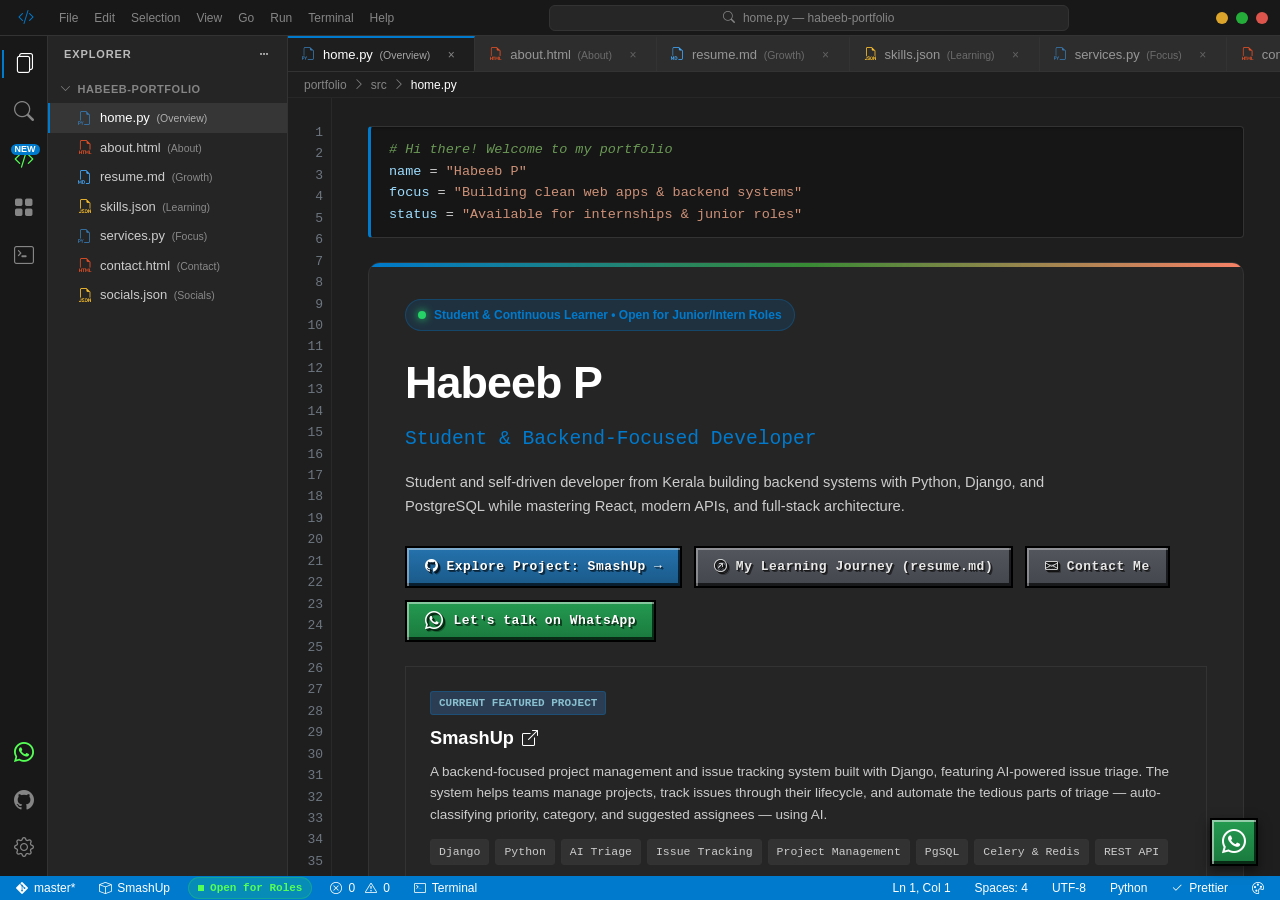
==== index.html @ 6e6585ae "updated education" ====
<!DOCTYPE html>
<html lang="en">

<head>
  <meta charset="utf-8">
  <meta content="width=device-width, initial-scale=1.0" name="viewport">
  <title>Habeeb P - Student & Backend-Focused Developer | VS Code Portfolio</title>
  <meta name="description" content="Habeeb P is a full stack developer from Palakkad, Kerala specializing in Python, Django, React, PostgreSQL, Docker, Celery, Redis, and RabbitMQ.">
  <meta name="keywords" content="Habeeb, Habeeb P, full stack developer, Python Django developer, React developer, PostgreSQL, Redis, Celery, SmashUp, web developer Kerala, VS Code portfolio">
  <link rel="canonical" href="https://habeeiiyy.in/">

  <!-- Open Graph -->
  <meta property="og:title" content="Habeeb P - Python Django &amp; React Full Stack Developer">
  <meta property="og:description" content="Scalable web solutions powered by Django, React, PgSQL, Docker, Celery, and Redis.">
  <meta property="og:type" content="website">
  <meta property="og:url" content="https://habeeiiyy.in/">
  <meta property="og:image" content="assets/img/pic1.jpg">

  <!-- Favicon -->
  <link href="assets/img/fav.webp" rel="icon" type="image/webp">

  <!-- Bootstrap Icons & VS Code Theme -->
  <link href="assets/vendor/bootstrap-icons/bootstrap-icons.min.css" rel="stylesheet">
  <link href="assets/css/vscode-theme.css" rel="stylesheet">
</head>

<body>

  <a class="visually-hidden" href="#editor-main-content" style="position:absolute;left:-9999px;top:auto;width:1px;height:1px;overflow:hidden;">Skip to content</a>

  <!-- Complete Visual Studio Code Window -->
  <div class="vscode-window">

    <!-- Top Title Bar -->
    <header class="vscode-titlebar" aria-label="Visual Studio Code Title Bar">
      <div class="titlebar-left">
        <button type="button" class="mobile-menu-toggle" onclick="window.toggleMobileSidebar()" aria-label="Toggle Explorer Navigation">
          <i class="bi bi-list" aria-hidden="true"></i>
        </button>
        <button type="button" class="vscode-logo" onclick="window.switchFile('home.py')" title="Visual Studio Code" style="background:none;border:none;cursor:pointer;" aria-label="Home">
          <i class="bi bi-code-slash"></i>
        </button>
        <nav class="titlebar-menus" aria-label="Window Menu">
          <button type="button" class="titlebar-menu-item" onclick="window.switchFile('home.py')">File</button>
          <button type="button" class="titlebar-menu-item" onclick="window.switchFile('home.py')">Edit</button>
          <button type="button" class="titlebar-menu-item" onclick="window.switchFile('home.py')">Selection</button>
          <button type="button" class="titlebar-menu-item" onclick="window.switchFile('home.py')">View</button>
          <button type="button" class="titlebar-menu-item" onclick="window.switchFile('home.py')">Go</button>
          <button type="button" class="titlebar-menu-item" onclick="window.toggleTerminal()">Run</button>
          <button type="button" class="titlebar-menu-item" onclick="window.toggleTerminal()">Terminal</button>
          <button type="button" class="titlebar-menu-item" onclick="window.switchFile('home.py')">Help</button>
        </nav>
      </div>

      <div class="titlebar-center">
        <div class="titlebar-search-box" onclick="window.switchFile('home.py')" role="button" tabindex="0" aria-label="Search or jump to file">
          <i class="bi bi-search" aria-hidden="true"></i>
          <span>home.py &mdash; habeeb-portfolio</span>
        </div>
      </div>

      <div class="titlebar-right">
        <div class="titlebar-controls" aria-hidden="true">
          <span class="window-control-btn min" title="Minimize"></span>
          <span class="window-control-btn max" title="Maximize"></span>
          <span class="window-control-btn close" title="Close"></span>
        </div>
      </div>
    </header>

    <!-- Main Workbench Layout -->
    <div class="vscode-workbench">

      <div class="sidebar-backdrop" aria-hidden="true"></div>

      <!-- Activity Bar (Left vertical strip) -->
      <aside class="vscode-activitybar" aria-label="Activity Bar">
        <div class="activitybar-top">
          <button type="button" id="activity-explorer-btn" class="activity-btn active" title="Explorer (Ctrl+B)" aria-label="Explorer">
            <i class="bi bi-files" aria-hidden="true"></i>
          </button>
          <button type="button" class="activity-btn" title="Search Files" aria-label="Search" onclick="window.switchFile('home.py')">
            <i class="bi bi-search" aria-hidden="true"></i>
          </button>
          <button type="button" class="activity-btn" title="Ongoing Project: SmashUp" aria-label="SmashUp Repo" onclick="window.open('https://github.com/habeeiiyy/SmashUp', '_blank', 'noopener,noreferrer')">
            <i class="bi bi-code-slash" style="color: #55ff55;" aria-hidden="true"></i>
            <span class="activity-badge">NEW</span>
          </button>
          <button type="button" class="activity-btn" title="Services &amp; Scalability" aria-label="Services" onclick="window.switchFile('home.py')">
            <i class="bi bi-grid-fill" aria-hidden="true"></i>
          </button>
          <button type="button" id="activity-terminal-btn" class="activity-btn" title="Interactive Terminal (Ctrl+`)" aria-label="Terminal">
            <i class="bi bi-terminal" aria-hidden="true"></i>
          </button>
        </div>

        <div class="activitybar-bottom">
          <a href="https://wa.me/919497844660" target="_blank" rel="noopener noreferrer" class="activity-btn" title="WhatsApp Direct Chat" aria-label="WhatsApp">
            <i class="bi bi-whatsapp" style="color: #55ff55;" aria-hidden="true"></i>
          </a>
          <a href="https://github.com/habeeiiyy" target="_blank" rel="noopener noreferrer" class="activity-btn" title="Habeeb on GitHub" aria-label="GitHub Profile">
            <i class="bi bi-github" aria-hidden="true"></i>
          </a>
          <button type="button" id="activity-settings-btn" class="activity-btn" title="Theme &amp; Settings" aria-label="Settings">
            <i class="bi bi-gear" aria-hidden="true"></i>
          </button>
        </div>
      </aside>

      <!-- Sidebar (File Explorer) -->
      <nav class="vscode-sidebar" aria-label="File Explorer">
        <div class="sidebar-header">
          <span>Explorer</span>
          <i class="bi bi-three-dots" aria-hidden="true"></i>
        </div>

        <div class="sidebar-content">
          <div class="explorer-section-title" onclick="window.toggleSidebarDesktop()">
            <i class="bi bi-chevron-down" aria-hidden="true"></i>
            <span>HABEEB-PORTFOLIO</span>
          </div>

          <ul class="explorer-list" role="tree">
            <li role="none">
              <a href="index.html" class="explorer-item active" data-file="home.py" role="treeitem">
                <i class="bi bi-filetype-py file-icon icon-py" aria-hidden="true"></i>
                <span>home.py <span class="tab-hint">(Overview)</span></span>
              </a>
            </li>
            <li role="none">
              <a href="about.html" class="explorer-item" data-file="about.html" role="treeitem">
                <i class="bi bi-filetype-html file-icon icon-html" aria-hidden="true"></i>
                <span>about.html <span class="tab-hint">(About)</span></span>
              </a>
            </li>
            <li role="none">
              <a href="resume.html" class="explorer-item" data-file="resume.md" role="treeitem">
                <i class="bi bi-filetype-md file-icon icon-md" aria-hidden="true"></i>
                <span>resume.md <span class="tab-hint">(Growth)</span></span>
              </a>
            </li>
            <li role="none">
              <a href="skills.html" class="explorer-item" data-file="skills.json" role="treeitem">
                <i class="bi bi-filetype-json file-icon icon-json" aria-hidden="true"></i>
                <span>skills.json <span class="tab-hint">(Learning)</span></span>
              </a>
            </li>
            <li role="none">
              <a href="services.html" class="explorer-item" data-file="services.py" role="treeitem">
                <i class="bi bi-filetype-py file-icon icon-py" aria-hidden="true"></i>
                <span>services.py <span class="tab-hint">(Focus)</span></span>
              </a>
            </li>
            <li role="none">
              <a href="contact.html" class="explorer-item" data-file="contact.html" role="treeitem">
                <i class="bi bi-filetype-html file-icon icon-html" aria-hidden="true"></i>
                <span>contact.html <span class="tab-hint">(Contact)</span></span>
              </a>
            </li>
            <li role="none">
              <a href="socials.html" class="explorer-item" data-file="socials.json" role="treeitem">
                <i class="bi bi-filetype-json file-icon icon-json" aria-hidden="true"></i>
                <span>socials.json <span class="tab-hint">(Socials)</span></span>
              </a>
            </li>
          </ul>
        </div>
      </nav>

      <!-- Editor Main Container -->
      <main id="editor-main-content" class="vscode-editor">

        <div class="vscode-tabs-bar" role="tablist" aria-label="Editor Tabs">
          <a href="index.html" class="editor-tab active" data-file="home.py" role="tab" aria-selected="true" id="tab-home">
            <i class="bi bi-filetype-py file-icon icon-py" aria-hidden="true"></i>
            <span>home.py <span class="tab-hint">(Overview)</span></span>
            <span class="tab-close" title="Close tab">&times;</span>
          </a>
          <a href="about.html" class="editor-tab" data-file="about.html" role="tab" aria-selected="false" id="tab-about">
            <i class="bi bi-filetype-html file-icon icon-html" aria-hidden="true"></i>
            <span>about.html <span class="tab-hint">(About)</span></span>
            <span class="tab-close" title="Close tab">&times;</span>
          </a>
          <a href="resume.html" class="editor-tab" data-file="resume.md" role="tab" aria-selected="false" id="tab-resume">
            <i class="bi bi-filetype-md file-icon icon-md" aria-hidden="true"></i>
            <span>resume.md <span class="tab-hint">(Growth)</span></span>
            <span class="tab-close" title="Close tab">&times;</span>
          </a>
          <a href="skills.html" class="editor-tab" data-file="skills.json" role="tab" aria-selected="false" id="tab-skills">
            <i class="bi bi-filetype-json file-icon icon-json" aria-hidden="true"></i>
            <span>skills.json <span class="tab-hint">(Learning)</span></span>
            <span class="tab-close" title="Close tab">&times;</span>
          </a>
          <a href="services.html" class="editor-tab" data-file="services.py" role="tab" aria-selected="false" id="tab-services">
            <i class="bi bi-filetype-py file-icon icon-py" aria-hidden="true"></i>
            <span>services.py <span class="tab-hint">(Focus)</span></span>
            <span class="tab-close" title="Close tab">&times;</span>
          </a>
          <a href="contact.html" class="editor-tab" data-file="contact.html" role="tab" aria-selected="false" id="tab-contact">
            <i class="bi bi-filetype-html file-icon icon-html" aria-hidden="true"></i>
            <span>contact.html <span class="tab-hint">(Contact)</span></span>
            <span class="tab-close" title="Close tab">&times;</span>
          </a>
          <a href="socials.html" class="editor-tab" data-file="socials.json" role="tab" aria-selected="false" id="tab-socials">
            <i class="bi bi-filetype-json file-icon icon-json" aria-hidden="true"></i>
            <span>socials.json <span class="tab-hint">(Socials)</span></span>
            <span class="tab-close" title="Close tab">&times;</span>
          </a>
        </div>

        <!-- Breadcrumbs Bar -->
        <div class="vscode-breadcrumbs" aria-label="Breadcrumbs">
          <span class="breadcrumb-segment">portfolio</span>
          <i class="bi bi-chevron-right" aria-hidden="true"></i>
          <span class="breadcrumb-segment">src</span>
          <i class="bi bi-chevron-right" aria-hidden="true"></i>
          <span class="breadcrumb-segment breadcrumb-active" id="breadcrumb-current-file">home.py</span>
        </div>

        <!-- Editor Body (Gutter + Scrollable Content) -->
        <div class="vscode-editor-body">

          <!-- Line numbers gutter -->
          <div class="vscode-gutter" aria-hidden="true">
            1<br>
            2<br>
            3<br>
            4<br>
            5<br>
            6<br>
            7<br>
            8<br>
            9<br>
            10<br>
            11<br>
            12<br>
            13<br>
            14<br>
            15<br>
            16<br>
            17<br>
            18<br>
            19<br>
            20<br>
            21<br>
            22<br>
            23<br>
            24<br>
            25<br>
            26<br>
            27<br>
            28<br>
            29<br>
            30<br>
            31<br>
            32<br>
            33<br>
            34<br>
            35<br>
            36<br>
            37<br>
            38<br>
            39<br>
            40<br>
            41<br>
            42<br>
            43<br>
            44<br>
            45<br>
            46<br>
            47<br>
            48<br>
            49<br>
            50<br>
            51<br>
            52<br>
            53<br>
            54<br>
            55
          </div>

          <!-- Scrollable Content Views -->
          <div class="vscode-content-scroll">

            <!-- ================= VIEW 1: home.py ================= -->
            <section id="view-home" class="tab-view active" role="tabpanel" aria-labelledby="tab-home">
              
              <div class="code-banner">
                <span class="syn-cm"># Hi there! Welcome to my portfolio</span><br>
                <span class="syn-var">name</span> = <span class="syn-str">"Habeeb P"</span><br>
                <span class="syn-var">focus</span> = <span class="syn-str">"Building clean web apps &amp; backend systems"</span><br>
                <span class="syn-var">status</span> = <span class="syn-str">"Available for internships &amp; junior roles"</span>
              </div>

              <div class="hero-editor-card">
                <div class="hero-badge">
                  <span class="status-dot"></span>
                  <span>Student &amp; Continuous Learner &bull; Open for Junior/Intern Roles</span>
                </div>
                <h1 class="hero-title">Habeeb P</h1>
                <h2 class="hero-subtitle">Student &amp; Backend-Focused Developer</h2>
                <p class="hero-description">
                  Student and self-driven developer from Kerala building backend systems with Python, Django, and PostgreSQL while mastering React, modern APIs, and full-stack architecture.
                </p>

                <div class="hero-actions">
                  <a href="https://github.com/habeeiiyy/SmashUp" target="_blank" rel="noopener noreferrer" class="btn-vscode-primary">
                    <i class="bi bi-github" aria-hidden="true"></i>
                    <span>Explore Project: SmashUp &rarr;</span>
                  </a>
                  <a href="resume.html" class="btn-vscode-secondary">
                    <i class="bi bi-arrow-up-right-circle" aria-hidden="true"></i>
                    <span>My Learning Journey (resume.md)</span>
                  </a>
                  <a href="contact.html" class="btn-vscode-secondary">
                    <i class="bi bi-envelope" aria-hidden="true"></i>
                    <span>Contact Me</span>
                  </a>
                  <a href="https://wa.me/919497844660" target="_blank" rel="noopener noreferrer" class="btn-whatsapp-animated">
                    <i class="bi bi-whatsapp wa-icon" aria-hidden="true"></i>
                    <span>Let's talk on WhatsApp</span>
                  </a>
                </div>

                <!-- Featured Ongoing Project Card: SmashUp -->
                <div class="project-featured-card">
                  <span class="project-tag-badge">Current Featured Project</span>
                  <div>
                    <a href="https://github.com/habeeiiyy/SmashUp" target="_blank" rel="noopener noreferrer" class="project-title-link">
                      <span>SmashUp</span>
                      <i class="bi bi-box-arrow-up-right" style="font-size: 16px;" aria-hidden="true"></i>
                    </a>
                  </div>
                  <p style="font-size: 13.5px; color: var(--text-main); margin: 8px 0 0; line-height: 1.6;">
                    A backend-focused project management and issue tracking system built with Django, featuring AI-powered issue triage. The system helps teams manage projects, track issues through their lifecycle, and automate the tedious parts of triage &mdash; auto-classifying priority, category, and suggested assignees &mdash; using AI.
                  </p>
                  <div class="project-stack-pills">
                    <span class="project-stack-pill">Django</span>
                    <span class="project-stack-pill">Python</span>
                    <span class="project-stack-pill">AI Triage</span>
                    <span class="project-stack-pill">Issue Tracking</span>
                    <span class="project-stack-pill">Project Management</span>
                    <span class="project-stack-pill">PgSQL</span>
                    <span class="project-stack-pill">Celery &amp; Redis</span>
                    <span class="project-stack-pill">REST API</span>
                  </div>
                  <a href="https://github.com/habeeiiyy/SmashUp" target="_blank" rel="noopener noreferrer" class="btn-vscode-primary" style="margin-top: 10px;">
                    <i class="bi bi-github" aria-hidden="true"></i>
                    <span>github.com/habeeiiyy/SmashUp</span>
                  </a>
                  <div style="margin-top: 14px; padding: 12px 14px; background-color: rgba(0, 122, 204, 0.08); border: 1px solid rgba(0, 122, 204, 0.25); border-radius: 4px;">
                    <div style="display: flex; align-items: center; justify-content: space-between; flex-wrap: wrap; gap: 8px;">
                      <span style="font-size: 12.5px; font-weight: 600; color: #58a6ff; display: inline-flex; align-items: center; gap: 6px;">
                        <i class="bi bi-star-fill" style="color: #f1c40f;"></i> Selected for XERJ Public Corpus Hub as a verified reference solution
                      </span>
                      <a href="assets/img/email_smashup.png" target="_blank" rel="noopener noreferrer" style="font-size: 12px; font-family: var(--font-code); color: var(--text-bright); text-decoration: underline; display: inline-flex; align-items: center; gap: 4px;">
                        <span>View Email Proof</span> <i class="bi bi-box-arrow-up-right" style="font-size: 11px;"></i>
                      </a>
                    </div>
                  </div>
                </div>

                <!-- Upcoming Project & Lab Placeholders -->
                <div style="display: grid; grid-template-columns: repeat(auto-fit, minmax(280px, 1fr)); gap: 14px; margin-top: 14px;">
                  <div class="project-placeholder-card">
                    <span class="placeholder-badge"><i class="bi bi-hourglass-split"></i> In Planning &bull; Next Up</span>
                    <h3 style="font-size: 1.05rem; color: var(--text-bright); margin: 0 0 6px;">API Marketplace Backend</h3>
                    <p style="font-size: 12.5px; color: var(--text-muted); line-height: 1.5; margin: 0 0 10px;">
                      Decoupled REST API backend exploring database normalization, Redis caching layers, and token authentication.
                    </p>
                    <span class="project-stack-pill">Django &bull; DRF &bull; React &bull; PostgreSQL</span>
                  </div>

                  <div class="project-placeholder-card">
                    <span class="placeholder-badge"><i class="bi bi-cpu"></i> Continuous Practice</span>
                    <h3 style="font-size: 1.05rem; color: var(--text-bright); margin: 0 0 6px;">Algorithms &amp; Systems Lab</h3>
                    <p style="font-size: 12.5px; color: var(--text-muted); line-height: 1.5; margin: 0 0 10px;">
                      Curated collection of problem-solving scripts, data structure implementations, and Linux automation tools.
                    </p>
                    <span class="project-stack-pill">Python &bull; DSA &bull; Linux &bull; Bash</span>
                  </div>
                </div>

                <div class="hero-highlights-grid">
                  <div class="highlight-box">
                    <i class="bi bi-database-fill-gear highlight-icon" aria-hidden="true"></i>
                    <div>
                      <div class="highlight-title">Django Backend &amp; DRF</div>
                      <p class="highlight-text">Relational database schemas, REST APIs, and auth pipelines.</p>
                    </div>
                  </div>
                  <div class="highlight-box">
                    <i class="bi bi-cpu highlight-icon" aria-hidden="true"></i>
                    <div>
                      <div class="highlight-title">Celery, Redis &amp; Caching</div>
                      <p class="highlight-text">Asynchronous background workers, task queues, and caching.</p>
                    </div>
                  </div>
                  <div class="highlight-box">
                    <i class="bi bi-terminal highlight-icon" aria-hidden="true"></i>
                    <div>
                      <div class="highlight-title">Linux &amp; Systems Curiosity</div>
                      <p class="highlight-text">Terminal-first workflow, open-source curiosity, and clean code.</p>
                    </div>
                  </div>
                </div>
              </div>
            </section>

          </div>
        </div>

        <!-- Collapsible Bottom Terminal Panel -->
        <div class="vscode-panel collapsed" aria-label="Terminal Drawer">
          <div class="panel-header">
            <div class="panel-tabs">
              <button type="button" class="panel-tab active">Terminal</button>
              <button type="button" class="panel-tab" onclick="window.switchFile('skills.json')">Problems (0)</button>
              <button type="button" class="panel-tab" onclick="window.switchFile('resume.md')">Output</button>
              <button type="button" class="panel-tab" onclick="window.switchFile('services.py')">Debug Console</button>
            </div>
            <div class="panel-controls">
              <button type="button" id="panel-close-btn" class="panel-btn" title="Close Panel" aria-label="Close terminal">&times;</button>
            </div>
          </div>
          <div class="panel-body">
            <div id="terminal-history" class="terminal-history">Habeeb P Developer Environment initialized [Version 2.0].
Type 'help' to see available commands or type 'about', 'skills', 'smashup', 'experience', 'education', 'services', 'contact', 'whatsapp', 'clear'.
</div>
            <div class="terminal-input-row">
              <span class="terminal-prompt">habeeb@portfolio:~$</span>
              <input type="text" id="terminal-input" class="terminal-input" placeholder="Type a command and press Enter..." autocomplete="off" spellcheck="false" aria-label="Terminal Command Input">
            </div>
          </div>
        </div>

      </main>

    </div>

    <!-- Bottom Status Bar -->
    <footer class="vscode-statusbar" aria-label="Status Bar">
      <div class="statusbar-left">
        <a href="https://github.com/habeeiiyy/portfolio" target="_blank" rel="noopener noreferrer" class="statusbar-item" title="Git Branch: master">
          <i class="bi bi-git" aria-hidden="true"></i>
          <span>master*</span>
        </a>
        <a href="https://github.com/habeeiiyy/SmashUp" target="_blank" rel="noopener noreferrer" class="statusbar-item" title="Active Repo: SmashUp">
          <i class="bi bi-box" aria-hidden="true"></i>
          <span>SmashUp</span>
        </a>
        <a href="contact.html" class="statusbar-recruiter-pill" title="Recruiter Status: Open for Junior Roles &amp; Internships"><span class="status-dot" style="width:6px;height:6px;background-color:#55ff55;"></span> <span>Open for Roles</span></a>
        <button type="button" class="statusbar-item" title="0 Errors, 0 Warnings" aria-label="Problems">
          <i class="bi bi-x-circle" aria-hidden="true"></i> <span>0</span>
          <i class="bi bi-exclamation-triangle" aria-hidden="true" style="margin-left: 4px;"></i> <span>0</span>
        </button>
        <button type="button" id="statusbar-terminal-toggle" class="statusbar-item" title="Toggle Terminal Drawer" aria-label="Toggle Terminal">
          <i class="bi bi-terminal" aria-hidden="true"></i> <span>Terminal</span>
        </button>
      </div>

      <div class="statusbar-right">
        <span class="statusbar-item hide-on-mobile">Ln 1, Col 1</span>
        <span class="statusbar-item hide-on-mobile">Spaces: 4</span>
        <span class="statusbar-item hide-on-mobile">UTF-8</span>
        <span class="statusbar-item" id="statusbar-lang">Python</span>
        <span class="statusbar-item hide-on-mobile"><i class="bi bi-check2" aria-hidden="true"></i> Prettier</span>
        <button type="button" class="statusbar-item" title="Theme Selector" onclick="window.showThemeModal()">
          <i class="bi bi-palette" aria-hidden="true"></i>
        </button>
      </div>
    </footer>

  </div>

  <!-- Floating WhatsApp Action Button -->
  <div class="fab-whatsapp" aria-label="Chat on WhatsApp">
    <a href="https://wa.me/919497844660" target="_blank" rel="noopener noreferrer" class="fab-btn" title="Chat on WhatsApp" aria-label="Chat on WhatsApp">
      <i class="bi bi-whatsapp" aria-hidden="true"></i>
    </a>
    <span class="fab-label">Chat on WhatsApp</span>
  </div>

  <!-- Theme Selector Modal -->
  <div id="theme-selector-modal" class="vscode-modal-overlay" role="dialog" aria-modal="true" aria-labelledby="theme-modal-title">
    <div class="vscode-modal-dialog">
      <div class="modal-header">
        <h3 id="theme-modal-title">
          <i class="bi bi-palette" aria-hidden="true"></i>
          <span>Select VS Code Color Theme</span>
        </h3>
        <button type="button" class="modal-close-btn" aria-label="Close theme selector">&times;</button>
      </div>
      <div class="modal-body">
        <p style="margin-top: 0;">Choose your preferred IDE visual theme:</p>
        <div style="display: flex; flex-direction: column; gap: 8px;">
          <button type="button" class="btn-vscode-secondary theme-option-btn" data-theme="dark" style="justify-content: flex-start;">
            <i class="bi bi-circle-fill" style="color: #1e1e1e;" aria-hidden="true"></i>
            <span style="margin-left: 8px;">VS Code Dark Modern (Default)</span>
          </button>
          <button type="button" class="btn-vscode-secondary theme-option-btn" data-theme="github-dark" style="justify-content: flex-start;">
            <i class="bi bi-circle-fill" style="color: #0d1117;" aria-hidden="true"></i>
            <span style="margin-left: 8px;">GitHub Dark</span>
          </button>
          <button type="button" class="btn-vscode-secondary theme-option-btn" data-theme="dracula" style="justify-content: flex-start;">
            <i class="bi bi-circle-fill" style="color: #bd93f9;" aria-hidden="true"></i>
            <span style="margin-left: 8px;">Dracula</span>
          </button>
          <button type="button" class="btn-vscode-secondary theme-option-btn" data-theme="one-dark" style="justify-content: flex-start;">
            <i class="bi bi-circle-fill" style="color: #61afef;" aria-hidden="true"></i>
            <span style="margin-left: 8px;">One Dark Pro</span>
          </button>
          <button type="button" class="btn-vscode-secondary theme-option-btn" data-theme="light" style="justify-content: flex-start;">
            <i class="bi bi-circle-fill" style="color: #f3f3f3;" aria-hidden="true"></i>
            <span style="margin-left: 8px;">VS Code Light</span>
          </button>
        </div>
      </div>
      <div class="modal-footer">
        <button type="button" class="btn-vscode-secondary modal-close-btn">Close</button>
      </div>
    </div>
  </div>

  <!-- Scripts -->
  <script src="assets/js/config.js"></script>
  <script src="assets/js/vscode-app.js"></script>
</body>

</html>
---- assets/css/vscode-theme.css ----
/* ==========================================================================
   VS CODE DEVELOPER THEME STYLESHEET
   Inspired by itsnitinr/vscode-portfolio
   Portfolio of Habeeb P - Python Django & React Full Stack Developer
   ========================================================================== */

:root {
  /* Default: VS Code Dark Modern */
  --bg-workbench: #1e1e1e;
  --bg-titlebar: #181818;
  --bg-activitybar: #181818;
  --activity-active: #ffffff;
  --activity-inactive: #858585;
  --bg-sidebar: #252526;
  --sidebar-header: #bbbbbb;
  --bg-tabs: #181818;
  --tab-active-bg: #1e1e1e;
  --tab-inactive-bg: #2d2d2d;
  --tab-active-text: #ffffff;
  --tab-inactive-text: #969696;
  --tab-border-top: #007acc;
  --bg-editor: #1e1e1e;
  --bg-card: #252526;
  --bg-card-hover: #2a2d2e;
  --bg-input: #3c3c3c;
  --bg-statusbar: #007acc;
  --fg-statusbar: #ffffff;
  --text-main: #cccccc;
  --text-bright: #ffffff;
  --text-muted: #858585;
  --border-color: #333333;
  --line-num: #6e7681;
  --accent: #007acc;
  --accent-hover: #1f8ad2;
  --accent-soft: rgba(0, 122, 204, 0.15);
  --success: #388a34;
  --warning: #cca700;
  --error: #f14c4c;
  --focus-ring: #007fd4;

  /* Code Syntax Palette */
  --syn-keyword: #c586c0;
  --syn-string: #ce9178;
  --syn-variable: #9cdcfe;
  --syn-func: #dcdcaa;
  --syn-class: #4ec9b0;
  --syn-comment: #6a9955;
  --syn-number: #b5cea8;
  --syn-tag: #569cd6;
  --syn-attr: #9cdcfe;

  /* Fonts */
  --font-code: "Consolas", "Fira Code", "Monaco", "Courier New", monospace;
  --font-ui: -apple-system, BlinkMacSystemFont, "Segoe UI", Roboto, "Helvetica Neue", Arial, sans-serif;

  /* Sizing */
  --titlebar-h: 36px;
  --activitybar-w: 48px;
  --sidebar-w: 240px;
  --tabsbar-h: 36px;
  --breadcrumbs-h: 26px;
  --statusbar-h: 24px;
}

/* Theme: GitHub Dark */
body[data-theme="github-dark"] {
  --bg-workbench: #0d1117;
  --bg-titlebar: #010409;
  --bg-activitybar: #010409;
  --bg-sidebar: #0d1117;
  --bg-tabs: #010409;
  --tab-active-bg: #0d1117;
  --tab-inactive-bg: #161b22;
  --tab-border-top: #f78166;
  --bg-editor: #0d1117;
  --bg-card: #161b22;
  --bg-card-hover: #21262d;
  --bg-input: #21262d;
  --bg-statusbar: #1f6feb;
  --fg-statusbar: #ffffff;
  --border-color: #30363d;
  --accent: #58a6ff;
  --accent-hover: #79c0ff;
  --accent-soft: rgba(88, 166, 255, 0.15);
}

/* Theme: Dracula */
body[data-theme="dracula"] {
  --bg-workbench: #282a36;
  --bg-titlebar: #191a21;
  --bg-activitybar: #191a21;
  --bg-sidebar: #21222c;
  --bg-tabs: #191a21;
  --tab-active-bg: #282a36;
  --tab-inactive-bg: #21222c;
  --tab-border-top: #bd93f9;
  --bg-editor: #282a36;
  --bg-card: #343746;
  --bg-card-hover: #44475a;
  --bg-input: #44475a;
  --bg-statusbar: #bd93f9;
  --fg-statusbar: #282a36;
  --border-color: #44475a;
  --accent: #bd93f9;
  --accent-hover: #ff79c6;
  --accent-soft: rgba(189, 147, 249, 0.2);
  --syn-keyword: #ff79c6;
  --syn-string: #f1fa8c;
  --syn-variable: #8be9fd;
  --syn-func: #50fa7b;
}

/* Theme: One Dark Pro */
body[data-theme="one-dark"] {
  --bg-workbench: #282c34;
  --bg-titlebar: #21252b;
  --bg-activitybar: #21252b;
  --bg-sidebar: #21252b;
  --bg-tabs: #21252b;
  --tab-active-bg: #282c34;
  --tab-inactive-bg: #21252b;
  --tab-border-top: #61afef;
  --bg-editor: #282c34;
  --bg-card: #2c313a;
  --bg-card-hover: #353b45;
  --bg-input: #3e4451;
  --bg-statusbar: #61afef;
  --fg-statusbar: #282c34;
  --border-color: #181a1f;
  --accent: #61afef;
  --accent-hover: #528bff;
  --syn-keyword: #c678dd;
  --syn-string: #98c379;
  --syn-variable: #e06c75;
  --syn-func: #61afef;
}

/* Theme: VS Code Light */
body[data-theme="light"] {
  --bg-workbench: #f3f3f3;
  --bg-titlebar: #dddddd;
  --bg-activitybar: #2c2c2c;
  --activity-active: #ffffff;
  --activity-inactive: #999999;
  --bg-sidebar: #f8f8f8;
  --sidebar-header: #333333;
  --bg-tabs: #ececec;
  --tab-active-bg: #ffffff;
  --tab-inactive-bg: #ececec;
  --tab-active-text: #333333;
  --tab-inactive-text: #666666;
  --tab-border-top: #007acc;
  --bg-editor: #ffffff;
  --bg-card: #f8f9fa;
  --bg-card-hover: #eeeeee;
  --bg-input: #ffffff;
  --bg-statusbar: #007acc;
  --fg-statusbar: #ffffff;
  --text-main: #333333;
  --text-bright: #111111;
  --text-muted: #666666;
  --border-color: #e0e0e0;
  --line-num: #999999;
  --accent: #007acc;
  --accent-hover: #005999;
  --syn-keyword: #af00db;
  --syn-string: #a31515;
  --syn-variable: #001080;
  --syn-func: #795e26;
  --syn-comment: #008000;
}

/* ==========================================================================
   Global Reset & Base Rules
   ========================================================================== */

*, *::before, *::after {
  box-sizing: border-box;
}

html, body {
  margin: 0;
  padding: 0;
  width: 100%;
  height: 100%;
  overflow: hidden; /* VS Code window handles scrolling internally */
  background-color: var(--bg-workbench);
  color: var(--text-main);
  font-family: var(--font-ui);
  font-size: 14px;
  line-height: 1.5;
  -webkit-font-smoothing: antialiased;
  -moz-osx-font-smoothing: grayscale;
}

/* Visual Studio Code Window Wrapper */
.vscode-window {
  display: flex;
  flex-direction: column;
  height: 100vh;
  width: 100vw;
  overflow: hidden;
  background-color: var(--bg-workbench);
}

/* Focus styles for keyboard accessibility */
a:focus-visible,
button:focus-visible,
input:focus-visible,
textarea:focus-visible,
select:focus-visible,
[tabindex]:focus-visible {
  outline: 2px solid var(--focus-ring);
  outline-offset: 2px;
}

/* ==========================================================================
   Top Title Bar
   ========================================================================== */

.vscode-titlebar {
  height: var(--titlebar-h);
  min-height: var(--titlebar-h);
  background-color: var(--bg-titlebar);
  border-bottom: 1px solid var(--border-color);
  display: flex;
  align-items: center;
  justify-content: space-between;
  padding: 0 12px;
  user-select: none;
  z-index: 100;
}

.titlebar-left {
  display: flex;
  align-items: center;
  gap: 12px;
}

.vscode-logo {
  display: flex;
  align-items: center;
  color: #007acc;
  font-size: 16px;
}

.titlebar-menus {
  display: flex;
  align-items: center;
  gap: 2px;
}

.titlebar-menu-item {
  background: none;
  border: none;
  color: var(--text-muted);
  font-size: 12px;
  padding: 4px 7px;
  border-radius: 4px;
  cursor: pointer;
  transition: background-color 0.15s, color 0.15s;
}

.titlebar-menu-item:hover,
.titlebar-menu-item:focus {
  background-color: rgba(255, 255, 255, 0.08);
  color: var(--text-bright);
}

.titlebar-center {
  flex: 1 1 auto;
  text-align: center;
  max-width: 520px;
  margin: 0 16px;
}

.titlebar-search-box {
  background-color: rgba(255, 255, 255, 0.06);
  border: 1px solid var(--border-color);
  border-radius: 6px;
  padding: 3px 12px;
  font-size: 12px;
  color: var(--text-muted);
  display: flex;
  align-items: center;
  justify-content: center;
  gap: 8px;
  cursor: pointer;
  transition: background-color 0.15s, border-color 0.15s;
}

.titlebar-search-box:hover {
  background-color: rgba(255, 255, 255, 0.1);
  border-color: var(--accent);
  color: var(--text-bright);
}

.titlebar-right {
  display: flex;
  align-items: center;
  gap: 12px;
}

.mobile-menu-toggle {
  display: none;
  background: none;
  border: none;
  color: var(--text-bright);
  font-size: 18px;
  cursor: pointer;
  padding: 4px 8px;
  border-radius: 4px;
}

.titlebar-controls {
  display: flex;
  align-items: center;
  gap: 8px;
}

.window-control-btn {
  width: 12px;
  height: 12px;
  border-radius: 50%;
  display: inline-block;
  cursor: pointer;
  opacity: 0.85;
  transition: opacity 0.15s, transform 0.15s;
}

.window-control-btn:hover {
  opacity: 1;
  transform: scale(1.1);
}

.window-control-btn.close { background-color: #ff5f56; }
.window-control-btn.min { background-color: #ffbd2e; }
.window-control-btn.max { background-color: #27c93f; }

/* ==========================================================================
   Main Workbench Layout (Activity Bar + Sidebar + Editor)
   ========================================================================== */

.vscode-workbench {
  display: flex;
  flex: 1 1 auto;
  height: calc(100vh - var(--titlebar-h) - var(--statusbar-h));
  position: relative;
  overflow: hidden;
}

/* Activity Bar (Vertical icons on left) */
.vscode-activitybar {
  width: var(--activitybar-w);
  min-width: var(--activitybar-w);
  background-color: var(--bg-activitybar);
  border-right: 1px solid var(--border-color);
  display: flex;
  flex-direction: column;
  justify-content: space-between;
  padding: 6px 0;
  user-select: none;
  z-index: 40;
}

.activitybar-top,
.activitybar-bottom {
  display: flex;
  flex-direction: column;
  align-items: center;
  gap: 4px;
}

.activity-btn {
  width: 44px;
  height: 44px;
  background: none;
  border: none;
  color: var(--activity-inactive);
  display: flex;
  align-items: center;
  justify-content: center;
  font-size: 20px;
  border-radius: 6px;
  cursor: pointer;
  position: relative;
  transition: color 0.15s, background-color 0.15s;
  text-decoration: none;
}

.activity-btn:hover,
.activity-btn:focus-visible {
  color: var(--activity-active);
  background-color: rgba(255, 255, 255, 0.05);
}

.activity-btn.active {
  color: var(--activity-active);
}

.activity-btn.active::before {
  content: "";
  position: absolute;
  left: 0;
  top: 8px;
  bottom: 8px;
  width: 2px;
  background-color: var(--accent);
}

.activity-badge {
  position: absolute;
  top: 6px;
  right: 6px;
  background-color: var(--accent);
  color: #ffffff;
  font-size: 9px;
  font-weight: 700;
  padding: 1px 4px;
  border-radius: 8px;
  line-height: 1;
}

/* Sidebar (Explorer Tree) */
.vscode-sidebar {
  width: var(--sidebar-w);
  min-width: var(--sidebar-w);
  background-color: var(--bg-sidebar);
  border-right: 1px solid var(--border-color);
  display: flex;
  flex-direction: column;
  user-select: none;
  z-index: 30;
  transition: transform 0.25s ease, width 0.25s ease;
}

.vscode-sidebar.collapsed {
  display: none;
}

.sidebar-header {
  padding: 10px 16px 8px;
  font-size: 11px;
  font-weight: 700;
  letter-spacing: 0.08em;
  text-transform: uppercase;
  color: var(--sidebar-header);
  display: flex;
  align-items: center;
  justify-content: space-between;
}

.sidebar-content {
  flex: 1 1 auto;
  overflow-y: auto;
  padding: 4px 0;
}

.explorer-section-title {
  padding: 6px 12px;
  font-size: 11px;
  font-weight: 700;
  text-transform: uppercase;
  letter-spacing: 0.05em;
  color: var(--text-muted);
  display: flex;
  align-items: center;
  gap: 6px;
  cursor: pointer;
}

.explorer-section-title:hover {
  color: var(--text-bright);
}

.explorer-list {
  list-style: none;
  padding: 0;
  margin: 0;
}

.explorer-item {
  display: flex;
  align-items: center;
  gap: 8px;
  padding: 5px 16px 5px 28px;
  font-size: 13px;
  color: var(--text-main);
  text-decoration: none;
  cursor: pointer;
  border-left: 2px solid transparent;
  transition: background-color 0.12s, color 0.12s;
}

.explorer-item:hover,
.explorer-item:focus-visible {
  background-color: rgba(255, 255, 255, 0.05);
  color: var(--text-bright);
}

.explorer-item.active {
  background-color: rgba(255, 255, 255, 0.08);
  color: var(--text-bright);
  border-left-color: var(--accent);
}

.explorer-item .file-icon {
  font-size: 14px;
  line-height: 1;
}

/* File icon color accents */
.icon-py { color: #3776ab; }
.icon-html { color: #e34f26; }
.icon-md { color: #42a5f5; }
.icon-json { color: #fbc02d; }
.icon-css { color: #264de4; }
.icon-whatsapp { color: #25d366; }

/* Backdrop overlay for mobile drawer */
.sidebar-backdrop {
  display: none;
  position: fixed;
  inset: 0;
  background: rgba(0, 0, 0, 0.6);
  z-index: 25;
}

/* ==========================================================================
   Editor Main Container (Tabs + Content + Terminal)
   ========================================================================== */

.vscode-editor {
  flex: 1 1 auto;
  display: flex;
  flex-direction: column;
  overflow: hidden;
  background-color: var(--bg-editor);
  min-width: 0; /* Important for flex child truncation */
}

/* Tabs Bar */
.vscode-tabs-bar {
  height: var(--tabsbar-h);
  min-height: var(--tabsbar-h);
  background-color: var(--bg-tabs);
  border-bottom: 1px solid var(--border-color);
  display: flex;
  align-items: stretch;
  overflow-x: auto;
  overflow-y: hidden;
  scrollbar-width: none;
  -webkit-overflow-scrolling: touch;
}

.vscode-tabs-bar::-webkit-scrollbar {
  display: none;
}

.editor-tab {
  display: flex;
  align-items: center;
  gap: 8px;
  padding: 0 14px;
  background-color: var(--tab-inactive-bg);
  color: var(--tab-inactive-text);
  font-size: 13px;
  border-right: 1px solid var(--border-color);
  border-top: 2px solid transparent;
  cursor: pointer;
  white-space: nowrap;
  user-select: none;
  text-decoration: none;
  transition: background-color 0.15s, color 0.15s;
}

.editor-tab:hover,
.editor-tab:focus-visible {
  background-color: rgba(255, 255, 255, 0.05);
  color: var(--text-bright);
}

.editor-tab.active {
  background-color: var(--tab-active-bg);
  color: var(--tab-active-text);
  border-top-color: var(--tab-border-top);
}

.tab-close {
  display: inline-flex;
  align-items: center;
  justify-content: center;
  width: 18px;
  height: 18px;
  border-radius: 4px;
  font-size: 12px;
  color: var(--text-muted);
  opacity: 0.6;
  margin-left: 4px;
  transition: opacity 0.15s, background-color 0.15s, color 0.15s;
}

.editor-tab:hover .tab-close,
.editor-tab.active .tab-close {
  opacity: 1;
}

.tab-close:hover {
  background-color: rgba(255, 255, 255, 0.15);
  color: var(--text-bright);
}

/* Breadcrumbs Bar */
.vscode-breadcrumbs {
  height: var(--breadcrumbs-h);
  min-height: var(--breadcrumbs-h);
  background-color: var(--bg-editor);
  border-bottom: 1px solid rgba(255, 255, 255, 0.04);
  display: flex;
  align-items: center;
  padding: 0 16px;
  font-size: 12px;
  color: var(--text-muted);
  gap: 6px;
  user-select: none;
}

.breadcrumb-segment {
  display: flex;
  align-items: center;
  gap: 4px;
}

.breadcrumb-active {
  color: var(--text-bright);
}

/* ==========================================================================
   Editor Content Pane & Line Numbers
   ========================================================================== */

.vscode-editor-body {
  flex: 1 1 auto;
  display: flex;
  overflow: hidden;
  position: relative;
}

.vscode-gutter {
  width: 44px;
  min-width: 44px;
  background-color: var(--bg-editor);
  border-right: 1px solid rgba(255, 255, 255, 0.05);
  padding: 24px 8px 40px 0;
  text-align: right;
  font-family: var(--font-code);
  font-size: 13px;
  line-height: 1.65;
  color: var(--line-num);
  user-select: none;
  overflow: hidden;
}

.vscode-content-scroll {
  flex: 1 1 auto;
  overflow-y: auto;
  overflow-x: hidden;
  padding: 28px 36px 60px;
  scroll-behavior: smooth;
  max-width: 100%;
}

/* Content Tab Views */
.tab-view {
  display: none;
  animation: fadeInView 0.25s ease-out both;
}

.tab-view.active {
  display: block;
}

@keyframes fadeInView {
  from { opacity: 0; transform: translateY(4px); }
  to { opacity: 1; transform: translateY(0); }
}

/* Code Syntax Styling Classes */
.syn-kw { color: var(--syn-keyword); font-weight: 600; }
.syn-str { color: var(--syn-string); }
.syn-var { color: var(--syn-variable); }
.syn-fn { color: var(--syn-func); }
.syn-cls { color: var(--syn-class); }
.syn-cm { color: var(--syn-comment); font-style: italic; }
.syn-num { color: var(--syn-number); }
.syn-tag { color: var(--syn-tag); }
.syn-attr { color: var(--syn-attr); }

.code-banner {
  background-color: rgba(0, 0, 0, 0.28);
  border: 1px solid var(--border-color);
  border-left: 3px solid var(--accent);
  border-radius: 4px;
  padding: 12px 18px;
  font-family: var(--font-code);
  font-size: 13.5px;
  line-height: 1.6;
  margin-bottom: 24px;
  overflow-x: auto;
  box-shadow: inset 0 1px 3px rgba(0, 0, 0, 0.3);
}

/* ==========================================================================
   Home View Components
   ========================================================================== */

.hero-editor-card {
  background-color: var(--bg-card);
  border: 1px solid var(--border-color);
  border-radius: 12px;
  padding: 36px;
  margin-bottom: 28px;
  position: relative;
  overflow: hidden;
}

.hero-editor-card::before {
  content: "";
  position: absolute;
  top: 0;
  left: 0;
  right: 0;
  height: 4px;
  background: linear-gradient(90deg, var(--accent), #388a34, #f78166);
}

.hero-badge {
  display: inline-flex;
  align-items: center;
  gap: 8px;
  padding: 6px 12px;
  background: var(--accent-soft);
  color: var(--accent);
  border: 1px solid rgba(0, 122, 204, 0.3);
  border-radius: 20px;
  font-size: 12px;
  font-weight: 600;
  margin-bottom: 18px;
}

.hero-badge .status-dot {
  width: 8px;
  height: 8px;
  border-radius: 50%;
  background-color: #25d366;
  box-shadow: 0 0 8px #25d366;
}

.hero-title {
  font-size: clamp(2rem, 4vw, 3.2rem);
  font-weight: 700;
  color: var(--text-bright);
  margin: 0 0 8px;
  letter-spacing: -0.02em;
}

.hero-subtitle {
  font-size: clamp(1.1rem, 2vw, 1.4rem);
  font-weight: 500;
  color: var(--accent);
  margin: 0 0 16px;
  font-family: var(--font-code);
}

.hero-description {
  font-size: 1.05rem;
  color: var(--text-main);
  max-width: 680px;
  line-height: 1.65;
  margin: 0 0 28px;
}

.hero-actions {
  display: flex;
  flex-wrap: wrap;
  gap: 12px;
  margin-bottom: 24px;
}

/* ==========================================================================
   Minecraft Style Buttons — Classic Authentic Dev Feel
   ========================================================================== */

.btn-vscode-primary {
  display: inline-flex;
  align-items: center;
  justify-content: center;
  gap: 8px;
  background: linear-gradient(180deg, #2572ad 0%, #1a5988 100%);
  color: #ffffff !important;
  padding: 9px 18px;
  border-radius: 0;
  font-family: var(--font-code);
  font-weight: 700;
  font-size: 13px;
  letter-spacing: 0.5px;
  text-decoration: none;
  border: 2px solid #000000;
  box-shadow: inset 2px 2px 0px 0px rgba(255, 255, 255, 0.4),
              inset -2px -3px 0px 0px rgba(0, 0, 0, 0.65);
  text-shadow: 1px 1px 0px #092337, 2px 2px 0px rgba(0, 0, 0, 0.5);
  cursor: pointer;
  transition: background 0.08s ease, color 0.08s ease, box-shadow 0.08s ease, transform 0.05s ease;
  user-select: none;
  image-rendering: pixelated;
}

.btn-vscode-primary i {
  filter: drop-shadow(1px 1px 0px #092337);
  transition: transform 0.05s ease;
}

.btn-vscode-primary:hover,
.btn-vscode-primary:focus-visible {
  background: linear-gradient(180deg, #3389cd 0%, #246fa8 100%);
  color: #ffffa0 !important;
  text-shadow: 1px 1px 0px #2a2a00, 2px 2px 0px #000000;
  box-shadow: inset 2px 2px 0px 0px rgba(255, 255, 255, 0.65),
              inset -2px -3px 0px 0px rgba(0, 0, 0, 0.75);
  transform: translateY(-1px);
}

.btn-vscode-primary:active {
  background: #14466b;
  color: #ffffa0 !important;
  box-shadow: inset 2px 3px 0px 0px rgba(0, 0, 0, 0.85),
              inset -2px -2px 0px 0px rgba(255, 255, 255, 0.2);
  transform: translate(1px, 2px);
  text-shadow: 0px 0px 0px transparent, 1px 1px 0px #000000;
}

.btn-vscode-secondary {
  display: inline-flex;
  align-items: center;
  justify-content: center;
  gap: 8px;
  background: linear-gradient(180deg, #53565d 0%, #43464c 100%);
  color: #e8e8e8 !important;
  padding: 9px 18px;
  border-radius: 0;
  font-family: var(--font-code);
  font-weight: 700;
  font-size: 13px;
  letter-spacing: 0.5px;
  text-decoration: none;
  border: 2px solid #000000;
  box-shadow: inset 2px 2px 0px 0px rgba(255, 255, 255, 0.35),
              inset -2px -3px 0px 0px rgba(0, 0, 0, 0.65);
  text-shadow: 1px 1px 0px #181818, 2px 2px 0px rgba(0, 0, 0, 0.5);
  cursor: pointer;
  transition: background 0.08s ease, color 0.08s ease, box-shadow 0.08s ease, transform 0.05s ease;
  user-select: none;
  image-rendering: pixelated;
}

.btn-vscode-secondary i {
  filter: drop-shadow(1px 1px 0px #181818);
  transition: transform 0.05s ease;
}

.btn-vscode-secondary:hover,
.btn-vscode-secondary:focus-visible {
  background: linear-gradient(180deg, #6c7079 0%, #585c65 100%);
  color: #ffffa0 !important;
  text-shadow: 1px 1px 0px #3f3f00, 2px 2px 0px #000000;
  box-shadow: inset 2px 2px 0px 0px rgba(255, 255, 255, 0.55),
              inset -2px -3px 0px 0px rgba(0, 0, 0, 0.75);
  transform: translateY(-1px);
}

.btn-vscode-secondary:active {
  background: #313338;
  color: #ffffa0 !important;
  box-shadow: inset 2px 3px 0px 0px rgba(0, 0, 0, 0.85),
              inset -2px -2px 0px 0px rgba(255, 255, 255, 0.15);
  transform: translate(1px, 2px);
  text-shadow: 0px 0px 0px transparent, 1px 1px 0px #000000;
}

/* Highlights Grid */
.hero-highlights-grid {
  display: grid;
  grid-template-columns: repeat(auto-fit, minmax(200px, 1fr));
  gap: 16px;
  margin-top: 16px;
}

.highlight-box {
  background-color: var(--bg-card);
  border: 1px solid var(--border-color);
  border-radius: 8px;
  padding: 18px;
  display: flex;
  align-items: flex-start;
  gap: 14px;
  transition: border-color 0.2s, transform 0.2s;
}

.highlight-box:hover {
  border-color: var(--accent);
  transform: translateY(-2px);
}

.highlight-icon {
  font-size: 24px;
  color: var(--accent);
  line-height: 1;
}

.highlight-title {
  font-size: 13px;
  font-weight: 700;
  color: var(--text-bright);
  margin-bottom: 4px;
}

.highlight-text {
  font-size: 12px;
  color: var(--text-muted);
  margin: 0;
}

/* ==========================================================================
   About View Components
   ========================================================================== */

.about-grid {
  display: grid;
  grid-template-columns: 320px 1fr;
  gap: 32px;
  margin-bottom: 36px;
}

.profile-card {
  background-color: var(--bg-card);
  border: 1px solid var(--border-color);
  border-radius: 12px;
  padding: 24px;
  text-align: center;
  position: relative;
}

.profile-img-frame {
  width: 200px;
  height: 200px;
  margin: 0 auto 20px;
  border-radius: 50%;
  overflow: hidden;
  border: 3px solid var(--accent);
  box-shadow: 0 8px 24px rgba(0, 0, 0, 0.3);
  position: relative;
}

.profile-img {
  width: 100%;
  height: 100%;
  object-fit: cover;
  display: block;
}

.profile-name {
  font-size: 1.4rem;
  font-weight: 700;
  color: var(--text-bright);
  margin: 0 0 4px;
}

.profile-role {
  font-size: 0.95rem;
  color: var(--accent);
  font-family: var(--font-code);
  margin: 0 0 16px;
}

.profile-tags {
  display: flex;
  flex-wrap: wrap;
  gap: 6px;
  justify-content: center;
}

.tech-tag {
  background-color: rgba(255, 255, 255, 0.06);
  border: 1px solid var(--border-color);
  padding: 3px 10px;
  border-radius: 4px;
  font-size: 11px;
  color: var(--text-muted);
  font-family: var(--font-code);
}

.about-details-card {
  background-color: var(--bg-card);
  border: 1px solid var(--border-color);
  border-radius: 12px;
  padding: 32px;
}

.about-heading {
  font-size: 1.6rem;
  font-weight: 700;
  color: var(--text-bright);
  margin: 0 0 12px;
}

.about-bio {
  font-size: 1.05rem;
  line-height: 1.7;
  color: var(--text-main);
  margin-bottom: 24px;
}

.info-meta-grid {
  display: grid;
  grid-template-columns: repeat(auto-fit, minmax(220px, 1fr));
  gap: 12px 24px;
  margin-bottom: 24px;
  padding: 16px;
  background-color: rgba(0, 0, 0, 0.15);
  border-radius: 8px;
  border: 1px solid rgba(255, 255, 255, 0.05);
}

.meta-row {
  display: flex;
  align-items: center;
  gap: 8px;
  font-size: 13.5px;
}

.meta-row strong {
  color: var(--text-bright);
  min-width: 90px;
}

.meta-row a {
  color: var(--accent);
  text-decoration: none;
}

.meta-row a:hover {
  text-decoration: underline;
}

/* Stats / Facts Row */
.stats-grid {
  display: grid;
  grid-template-columns: repeat(auto-fit, minmax(180px, 1fr));
  gap: 16px;
  margin-top: 24px;
}

.stat-item {
  background-color: var(--bg-card);
  border: 1px solid var(--border-color);
  border-radius: 8px;
  padding: 20px;
  text-align: center;
  transition: transform 0.2s, border-color 0.2s;
}

.stat-item:hover {
  transform: translateY(-2px);
  border-color: var(--accent);
}

.stat-number {
  font-size: 2.4rem;
  font-weight: 800;
  color: var(--accent);
  font-family: var(--font-code);
  line-height: 1.1;
  margin-bottom: 6px;
}

.stat-label {
  font-size: 13px;
  color: var(--text-muted);
  text-transform: uppercase;
  letter-spacing: 0.05em;
  font-weight: 600;
  margin: 0;
}

/* ==========================================================================
   Resume / Experience View Components
   ========================================================================== */

.resume-section-card {
  background-color: var(--bg-card);
  border: 1px solid var(--border-color);
  border-radius: 12px;
  padding: 32px;
  margin-bottom: 28px;
}

.section-h2 {
  font-size: 1.5rem;
  font-weight: 700;
  color: var(--text-bright);
  margin: 0 0 20px;
  display: flex;
  align-items: center;
  gap: 10px;
}

.timeline-list {
  position: relative;
  padding-left: 28px;
  border-left: 2px solid var(--border-color);
  margin-left: 10px;
}

.timeline-entry {
  position: relative;
  margin-bottom: 32px;
}

.timeline-entry:last-child {
  margin-bottom: 0;
}

.timeline-entry::before {
  content: "";
  position: absolute;
  left: -35px;
  top: 4px;
  width: 12px;
  height: 12px;
  border-radius: 50%;
  background-color: var(--accent);
  border: 2px solid var(--bg-card);
}

.timeline-title {
  font-size: 1.15rem;
  font-weight: 700;
  color: var(--text-bright);
  margin: 0 0 4px;
}

.timeline-org {
  font-size: 0.95rem;
  color: var(--accent);
  font-weight: 600;
  margin: 0 0 6px;
}

.timeline-badge {
  display: inline-block;
  padding: 2px 10px;
  background-color: rgba(255, 255, 255, 0.08);
  border-radius: 12px;
  font-size: 11.5px;
  color: var(--text-muted);
  font-family: var(--font-code);
  margin-bottom: 12px;
}

.timeline-desc {
  font-size: 0.95rem;
  color: var(--text-main);
  line-height: 1.6;
  margin: 0 0 8px;
}

.timeline-points {
  margin: 8px 0 0;
  padding-left: 20px;
  color: var(--text-main);
  line-height: 1.6;
}

.timeline-points li {
  margin-bottom: 6px;
}

/* ==========================================================================
   Skills View Components
   ========================================================================== */

.skills-container {
  display: grid;
  grid-template-columns: repeat(auto-fit, minmax(320px, 1fr));
  gap: 24px;
  margin-bottom: 32px;
}

.skill-card {
  background-color: var(--bg-card);
  border: 1px solid var(--border-color);
  border-radius: 8px;
  padding: 20px;
  transition: border-color 0.2s;
}

.skill-card:hover {
  border-color: var(--accent);
}

.skill-header {
  display: flex;
  justify-content: space-between;
  align-items: center;
  margin-bottom: 10px;
}

.skill-name {
  font-weight: 600;
  font-size: 14px;
  color: var(--text-bright);
  display: flex;
  align-items: center;
  gap: 8px;
}

.skill-percent {
  font-family: var(--font-code);
  font-size: 13px;
  color: var(--accent);
  font-weight: 600;
}

.skill-track {
  height: 8px;
  background-color: rgba(255, 255, 255, 0.08);
  border-radius: 4px;
  overflow: hidden;
  position: relative;
  box-shadow: inset 0 1px 2px rgba(0, 0, 0, 0.25);
}

.skill-bar {
  height: 100%;
  background: var(--accent);
  border-radius: 4px;
  transition: width 0.9s cubic-bezier(0.25, 1, 0.5, 1);
  width: 0%;
}

/* ==========================================================================
   Services View Components
   ========================================================================== */

.services-grid {
  display: grid;
  grid-template-columns: repeat(auto-fit, minmax(320px, 1fr));
  gap: 20px;
  margin-bottom: 36px;
}

.service-card {
  background-color: var(--bg-card);
  border: 1px solid var(--border-color);
  border-radius: 10px;
  padding: 28px;
  display: flex;
  flex-direction: column;
  justify-content: space-between;
  transition: transform 0.2s, border-color 0.2s, box-shadow 0.2s;
}

.service-card:hover {
  transform: translateY(-3px);
  border-color: var(--accent);
  box-shadow: 0 8px 24px rgba(0, 0, 0, 0.25);
}

.service-icon-box {
  width: 50px;
  height: 50px;
  border-radius: 10px;
  background-color: var(--accent-soft);
  color: var(--accent);
  display: flex;
  align-items: center;
  justify-content: center;
  font-size: 24px;
  margin-bottom: 20px;
}

.service-title {
  font-size: 1.2rem;
  font-weight: 700;
  color: var(--text-bright);
  margin: 0 0 10px;
}

.service-desc {
  font-size: 0.95rem;
  color: var(--text-main);
  line-height: 1.6;
  margin: 0 0 20px;
  flex-grow: 1;
}

.service-link {
  color: var(--accent);
  font-weight: 600;
  font-size: 13.5px;
  text-decoration: none;
  display: inline-flex;
  align-items: center;
  gap: 6px;
  transition: gap 0.2s, color 0.15s;
}

.service-link:hover {
  gap: 10px;
  color: var(--accent-hover);
}

/* ==========================================================================
   Contact View & Animated WhatsApp Contact Button
   ========================================================================== */

.contact-layout {
  display: grid;
  grid-template-columns: 1fr 1fr;
  gap: 32px;
  margin-bottom: 36px;
}

.contact-info-panel,
.contact-form-panel {
  background-color: var(--bg-card);
  border: 1px solid var(--border-color);
  border-radius: 12px;
  padding: 32px;
}

.contact-info-items {
  display: flex;
  flex-direction: column;
  gap: 20px;
  margin-bottom: 28px;
}

.contact-item-row {
  display: flex;
  align-items: flex-start;
  gap: 16px;
}

.contact-item-icon {
  width: 44px;
  height: 44px;
  border-radius: 8px;
  background-color: rgba(255, 255, 255, 0.05);
  display: flex;
  align-items: center;
  justify-content: center;
  font-size: 20px;
  color: var(--accent);
  flex-shrink: 0;
}

.contact-item-icon.whatsapp {
  background-color: rgba(37, 211, 102, 0.15);
  color: #25d366;
}

.contact-item-text h4 {
  font-size: 14px;
  font-weight: 700;
  color: var(--text-bright);
  margin: 0 0 4px;
}

.contact-item-text p {
  font-size: 13.5px;
  color: var(--text-main);
  margin: 0;
}

.contact-item-text a {
  color: var(--accent);
  text-decoration: none;
}

.contact-item-text a:hover {
  text-decoration: underline;
}

/* ==========================================================================
   POLISHED ANIMATED WHATSAPP CONTACT BUTTON
   Requirements:
   - WhatsApp icon + clear label "Let's talk on WhatsApp"
   - Subtle, professional hover animation
   - Gentle entrance animation
   - Reduced-motion compliant
   - Does NOT hardcode or expose phone number
   ========================================================================== */

.whatsapp-contact-card {
  background-color: var(--bg-card);
  border: 1px solid var(--border-color);
  border-radius: 0;
  padding: 24px;
  margin-bottom: 24px;
  text-align: center;
  position: relative;
}

.whatsapp-card-title {
  font-size: 1.15rem;
  font-weight: 700;
  color: var(--text-bright);
  margin: 0 0 6px;
}

.whatsapp-card-desc {
  font-size: 0.9rem;
  color: var(--text-muted);
  margin: 0 0 18px;
}

.btn-whatsapp-animated {
  display: inline-flex;
  align-items: center;
  justify-content: center;
  gap: 10px;
  background: linear-gradient(180deg, #249a50 0%, #1a7a3e 100%);
  color: #ffffff !important;
  font-size: 13px;
  font-family: var(--font-code);
  font-weight: 700;
  letter-spacing: 0.5px;
  padding: 9px 18px;
  border-radius: 0;
  text-decoration: none;
  border: 2px solid #000000;
  box-shadow: inset 2px 2px 0px 0px rgba(255, 255, 255, 0.45),
              inset -2px -3px 0px 0px rgba(0, 0, 0, 0.65);
  text-shadow: 1px 1px 0px #0b3b1c, 2px 2px 0px rgba(0, 0, 0, 0.5);
  cursor: pointer;
  transition: background 0.08s ease, color 0.08s ease, box-shadow 0.08s ease, transform 0.05s ease;
  user-select: none;
  image-rendering: pixelated;
}

.btn-whatsapp-animated .wa-icon,
.btn-whatsapp-animated i {
  font-size: 18px;
  line-height: 1;
  filter: drop-shadow(1px 1px 0px #0b3b1c);
  transition: transform 0.05s ease;
}

.btn-whatsapp-animated:hover,
.btn-whatsapp-animated:focus-visible {
  background: linear-gradient(180deg, #2ebd62 0%, #20994d 100%);
  color: #ffffa0 !important;
  text-shadow: 1px 1px 0px #304400, 2px 2px 0px #000000;
  box-shadow: inset 2px 2px 0px 0px rgba(255, 255, 255, 0.65),
              inset -2px -3px 0px 0px rgba(0, 0, 0, 0.75);
  transform: translateY(-1px);
}

.btn-whatsapp-animated:active {
  background: #12552b;
  color: #ffffa0 !important;
  box-shadow: inset 2px 3px 0px 0px rgba(0, 0, 0, 0.85),
              inset -2px -2px 0px 0px rgba(255, 255, 255, 0.2);
  transform: translate(1px, 2px);
  text-shadow: 0px 0px 0px transparent, 1px 1px 0px #000000;
}

.btn-email-direct {
  display: inline-flex;
  align-items: center;
  justify-content: center;
  gap: 10px;
  background: linear-gradient(180deg, #2572ad 0%, #1a5988 100%);
  color: #ffffff !important;
  font-size: 13px;
  font-family: var(--font-code);
  font-weight: 700;
  letter-spacing: 0.5px;
  padding: 9px 18px;
  border-radius: 0;
  text-decoration: none;
  border: 2px solid #000000;
  box-shadow: inset 2px 2px 0px 0px rgba(255, 255, 255, 0.45),
              inset -2px -3px 0px 0px rgba(0, 0, 0, 0.65);
  text-shadow: 1px 1px 0px #092337, 2px 2px 0px rgba(0, 0, 0, 0.5);
  cursor: pointer;
  transition: background 0.08s ease, color 0.08s ease, box-shadow 0.08s ease, transform 0.05s ease;
  user-select: none;
  image-rendering: pixelated;
}

.btn-email-direct i {
  filter: drop-shadow(1px 1px 0px #092337);
  transition: transform 0.05s ease;
}

.btn-email-direct:hover,
.btn-email-direct:focus-visible {
  background: linear-gradient(180deg, #3389cd 0%, #246fa8 100%);
  color: #ffffa0 !important;
  text-shadow: 1px 1px 0px #2a2a00, 2px 2px 0px #000000;
  box-shadow: inset 2px 2px 0px 0px rgba(255, 255, 255, 0.65),
              inset -2px -3px 0px 0px rgba(0, 0, 0, 0.75);
  transform: translateY(-1px);
}

.btn-email-direct:active {
  background: #14466b;
  color: #ffffa0 !important;
  box-shadow: inset 2px 3px 0px 0px rgba(0, 0, 0, 0.85),
              inset -2px -2px 0px 0px rgba(255, 255, 255, 0.2);
  transform: translate(1px, 2px);
  text-shadow: 0px 0px 0px transparent, 1px 1px 0px #000000;
}

/* Floating WhatsApp button at bottom right (Minecraft Emerald Block Style) */
.fab-whatsapp {
  position: fixed;
  right: 22px;
  bottom: 34px;
  z-index: 1000;
}

.fab-whatsapp .fab-btn {
  display: flex;
  align-items: center;
  justify-content: center;
  width: 48px;
  height: 48px;
  background: linear-gradient(180deg, #249a50 0%, #1a7a3e 100%);
  color: #ffffff;
  border-radius: 0;
  border: 2px solid #000000;
  box-shadow: inset 2px 2px 0px 0px rgba(255, 255, 255, 0.5),
              inset -2px -3px 0px 0px rgba(0, 0, 0, 0.65),
              0 4px 10px rgba(0, 0, 0, 0.5);
  font-size: 24px;
  text-decoration: none;
  cursor: pointer;
  transition: background 0.08s ease, color 0.08s ease, transform 0.05s ease;
  image-rendering: pixelated;
}

.fab-whatsapp .fab-btn:hover {
  background: linear-gradient(180deg, #2ebd62 0%, #20994d 100%);
  color: #ffffa0;
  transform: translateY(-2px);
  box-shadow: inset 2px 2px 0px 0px rgba(255, 255, 255, 0.7),
              inset -2px -3px 0px 0px rgba(0, 0, 0, 0.75),
              0 6px 14px rgba(0, 0, 0, 0.6);
}

.fab-whatsapp .fab-btn:active {
  background: #12552b;
  color: #ffffa0;
  box-shadow: inset 2px 3px 0px 0px rgba(0, 0, 0, 0.85),
              inset -2px -2px 0px 0px rgba(255, 255, 255, 0.2);
  transform: translate(1px, 2px);
}

.fab-whatsapp .fab-label {
  position: absolute;
  right: 64px;
  top: 12px;
  background-color: var(--bg-titlebar);
  color: var(--text-bright);
  border: 1px solid var(--border-color);
  padding: 6px 12px;
  border-radius: 6px;
  font-size: 12.5px;
  font-weight: 500;
  white-space: nowrap;
  opacity: 0;
  pointer-events: none;
  transition: opacity 0.2s ease, transform 0.2s ease;
  transform: translateX(6px);
  box-shadow: 0 4px 12px rgba(0, 0, 0, 0.3);
}

.fab-whatsapp:hover .fab-label {
  opacity: 1;
  transform: translateX(0);
}

@keyframes waEntrance {
  from {
    opacity: 0;
    transform: translateY(12px);
  }
  to {
    opacity: 1;
    transform: translateY(0);
  }
}

@keyframes fabPulseGlow {
  0% { box-shadow: 0 0 0 0 rgba(37, 211, 102, 0.55); }
  70% { box-shadow: 0 0 0 16px rgba(37, 211, 102, 0); }
  100% { box-shadow: 0 0 0 0 rgba(37, 211, 102, 0); }
}

/* Reduced motion preference */
@media (prefers-reduced-motion: reduce) {
  .whatsapp-contact-card,
  .fab-whatsapp,
  .tab-view,
  .btn-whatsapp-animated,
  .fab-whatsapp .fab-btn {
    animation: none !important;
    transition: none !important;
    transform: none !important;
  }
  .skill-bar {
    transition: none !important;
  }
}

/* Map frame */
.contact-map-frame {
  width: 100%;
  height: 220px;
  border: 1px solid var(--border-color);
  border-radius: 8px;
  margin-top: 16px;
}

/* Contact Form Styling */
.form-group {
  margin-bottom: 18px;
}

.form-label {
  display: block;
  font-size: 13px;
  font-weight: 600;
  color: var(--text-bright);
  margin-bottom: 6px;
}

.form-input,
.form-textarea {
  width: 100%;
  padding: 10px 14px;
  background-color: var(--bg-input);
  border: 1px solid var(--border-color);
  border-radius: 6px;
  color: var(--text-bright);
  font-size: 14px;
  font-family: inherit;
  transition: border-color 0.15s, box-shadow 0.15s;
}

.form-input:focus,
.form-textarea:focus {
  outline: none;
  border-color: var(--accent);
  box-shadow: 0 0 0 2px var(--accent-soft);
}

.form-textarea {
  resize: vertical;
  min-height: 120px;
}

.form-status-box {
  padding: 12px;
  border-radius: 6px;
  font-size: 13.5px;
  margin-bottom: 16px;
  display: none;
}

.form-status-box.loading {
  display: block;
  background-color: var(--accent-soft);
  color: var(--accent);
  border: 1px solid var(--accent);
}

.form-status-box.success {
  display: block;
  background-color: rgba(56, 138, 52, 0.2);
  color: #7ee787;
  border: 1px solid #388a34;
}

.form-status-box.error {
  display: block;
  background-color: rgba(241, 76, 76, 0.2);
  color: #ff7b72;
  border: 1px solid #f14c4c;
}

/* ==========================================================================
   Socials View & Creative Process Components
   ========================================================================== */

.socials-cards-grid {
  display: grid;
  grid-template-columns: repeat(auto-fit, minmax(220px, 1fr));
  gap: 16px;
  margin-bottom: 32px;
}

.social-card {
  background-color: var(--bg-card);
  border: 1px solid var(--border-color);
  border-radius: 8px;
  padding: 20px;
  text-align: center;
  text-decoration: none;
  color: inherit;
  transition: border-color 0.2s, transform 0.2s;
  display: flex;
  flex-direction: column;
  align-items: center;
  gap: 10px;
}

.social-card:hover {
  border-color: var(--accent);
  transform: translateY(-2px);
}

.social-card-icon {
  font-size: 28px;
  color: var(--accent);
}

.social-card-name {
  font-size: 15px;
  font-weight: 700;
  color: var(--text-bright);
}

.social-card-handle {
  font-size: 12px;
  color: var(--text-muted);
  font-family: var(--font-code);
}

.process-grid {
  display: grid;
  grid-template-columns: repeat(auto-fit, minmax(240px, 1fr));
  gap: 16px;
  margin-top: 16px;
}

.process-box {
  background-color: var(--bg-card);
  border: 1px solid var(--border-color);
  border-radius: 8px;
  padding: 22px;
}

.process-step {
  font-size: 11px;
  font-weight: 700;
  color: var(--accent);
  text-transform: uppercase;
  letter-spacing: 0.05em;
  margin-bottom: 6px;
}

.process-title {
  font-size: 1.1rem;
  font-weight: 700;
  color: var(--text-bright);
  margin: 0 0 8px;
}

.process-desc {
  font-size: 0.95rem;
  color: var(--text-main);
  line-height: 1.6;
  margin: 0;
}

/* ==========================================================================
   Interactive Terminal Drawer / Panel
   ========================================================================== */

.vscode-panel {
  background-color: var(--bg-editor);
  border-top: 1px solid var(--border-color);
  height: 220px;
  display: flex;
  flex-direction: column;
  transition: height 0.2s ease;
  user-select: text;
}

.vscode-panel.collapsed {
  display: none;
}

.panel-header {
  height: 32px;
  min-height: 32px;
  background-color: var(--bg-tabs);
  border-bottom: 1px solid var(--border-color);
  display: flex;
  align-items: center;
  justify-content: space-between;
  padding: 0 14px;
}

.panel-tabs {
  display: flex;
  align-items: center;
  gap: 16px;
  font-size: 11px;
  font-weight: 600;
  letter-spacing: 0.05em;
  text-transform: uppercase;
}

.panel-tab {
  background: none;
  border: none;
  color: var(--text-muted);
  cursor: pointer;
  padding: 6px 0;
  position: relative;
}

.panel-tab:hover {
  color: var(--text-bright);
}

.panel-tab.active {
  color: var(--text-bright);
}

.panel-tab.active::after {
  content: "";
  position: absolute;
  bottom: -4px;
  left: 0;
  right: 0;
  height: 1px;
  background-color: var(--accent);
}

.panel-controls {
  display: flex;
  align-items: center;
  gap: 8px;
}

.panel-btn {
  background: none;
  border: none;
  color: var(--text-muted);
  font-size: 14px;
  cursor: pointer;
  padding: 2px 6px;
  border-radius: 4px;
}

.panel-btn:hover {
  background-color: rgba(255, 255, 255, 0.08);
  color: var(--text-bright);
}

.panel-body {
  flex: 1 1 auto;
  overflow-y: auto;
  padding: 12px 18px;
  font-family: var(--font-code);
  font-size: 13px;
  line-height: 1.5;
  color: var(--text-main);
  background-color: var(--bg-editor);
}

.terminal-history {
  white-space: pre-wrap;
  word-break: break-word;
}

.terminal-input-row {
  display: flex;
  align-items: center;
  gap: 8px;
  margin-top: 6px;
}

.terminal-prompt {
  color: #27c93f;
  font-weight: 600;
  white-space: nowrap;
}

.terminal-input {
  flex: 1 1 auto;
  background: none;
  border: none;
  color: var(--text-bright);
  font-family: var(--font-code);
  font-size: 13px;
  outline: none;
  padding: 0;
}

/* ==========================================================================
   Bottom Status Bar
   ========================================================================== */

.vscode-statusbar {
  height: var(--statusbar-h);
  min-height: var(--statusbar-h);
  background-color: var(--bg-statusbar);
  color: var(--fg-statusbar);
  display: flex;
  align-items: center;
  justify-content: space-between;
  padding: 0 10px;
  font-size: 12px;
  user-select: none;
  z-index: 100;
}

.statusbar-left,
.statusbar-right {
  display: flex;
  align-items: center;
  gap: 12px;
}

.statusbar-item {
  display: inline-flex;
  align-items: center;
  gap: 6px;
  background: none;
  border: none;
  color: inherit;
  font-size: 12px;
  padding: 2px 6px;
  border-radius: 3px;
  cursor: pointer;
  text-decoration: none;
  transition: background-color 0.12s;
}

.statusbar-item:hover,
.statusbar-item:focus-visible {
  background-color: rgba(255, 255, 255, 0.2);
}

/* ==========================================================================
   Modals & Notifications (WhatsApp Config Modal & Theme Switcher)
   ========================================================================== */

.vscode-modal-overlay {
  display: none;
  position: fixed;
  inset: 0;
  background-color: rgba(0, 0, 0, 0.7);
  z-index: 2000;
  align-items: center;
  justify-content: center;
  padding: 20px;
  animation: modalFadeIn 0.2s ease-out;
}

.vscode-modal-overlay.active {
  display: flex;
}

@keyframes modalFadeIn {
  from { opacity: 0; }
  to { opacity: 1; }
}

.vscode-modal-dialog {
  background-color: var(--bg-sidebar);
  border: 1px solid var(--border-color);
  border-radius: 10px;
  width: 100%;
  max-width: 520px;
  box-shadow: 0 16px 40px rgba(0, 0, 0, 0.5);
  overflow: hidden;
}

.modal-header {
  padding: 14px 20px;
  background-color: var(--bg-titlebar);
  border-bottom: 1px solid var(--border-color);
  display: flex;
  align-items: center;
  justify-content: space-between;
}

.modal-header h3 {
  font-size: 14px;
  font-weight: 700;
  color: var(--text-bright);
  margin: 0;
  display: flex;
  align-items: center;
  gap: 8px;
}

.modal-close-btn {
  background: none;
  border: none;
  color: var(--text-muted);
  font-size: 18px;
  cursor: pointer;
  padding: 2px 6px;
  border-radius: 4px;
}

.modal-close-btn:hover {
  color: var(--text-bright);
  background-color: rgba(255, 255, 255, 0.1);
}

.modal-body {
  padding: 20px;
  font-size: 13.5px;
  line-height: 1.6;
  color: var(--text-main);
}

.modal-notice-box {
  background-color: rgba(0, 122, 204, 0.1);
  border: 1px solid rgba(0, 122, 204, 0.3);
  border-radius: 6px;
  padding: 14px;
  margin: 14px 0;
  font-size: 13px;
}

.modal-footer {
  padding: 14px 20px;
  background-color: rgba(0, 0, 0, 0.15);
  border-top: 1px solid var(--border-color);
  display: flex;
  justify-content: flex-end;
  gap: 10px;
}

.theme-option-btn {
  width: 100%;
  margin-bottom: 8px;
  justify-content: flex-start;
}

.theme-option-btn.active {
  background: #2a2d33 !important;
  color: #ffffa0 !important;
  box-shadow: inset 2px 3px 0px 0px rgba(0, 0, 0, 0.85),
              inset -2px -2px 0px 0px rgba(255, 255, 255, 0.15) !important;
}

/* ==========================================================================
   Responsive Viewport Optimizations
   Tested viewports: 320, 360, 375, 390, 430, 768, 1024, 1366, 1920 CSS pixels
   ========================================================================== */

@media (max-width: 991px) {
  .about-grid {
    grid-template-columns: 1fr;
  }
  .profile-card {
    max-width: 400px;
    margin: 0 auto;
  }
  .contact-layout {
    grid-template-columns: 1fr;
  }
}

@media (max-width: 768px) {
  .titlebar-menus {
    display: none;
  }
  .titlebar-center {
    display: none;
  }
  .mobile-menu-toggle {
    display: block;
  }
  .vscode-activitybar {
    display: none;
  }
  .vscode-sidebar {
    position: fixed;
    top: var(--titlebar-h);
    bottom: var(--statusbar-h);
    left: 0;
    width: 260px;
    z-index: 100;
    box-shadow: 4px 0 20px rgba(0, 0, 0, 0.6);
    transform: translateX(-100%);
  }
  .vscode-sidebar.mobile-open {
    transform: translateX(0);
    display: flex;
  }
  .sidebar-backdrop.mobile-open {
    display: block;
  }
  .vscode-gutter {
    width: 32px;
    min-width: 32px;
    padding: 20px 4px 40px 0;
    font-size: 11px;
  }
  .vscode-content-scroll {
    padding: 20px 16px 60px;
  }
  .hero-editor-card {
    padding: 24px 18px;
  }
  .statusbar-right .hide-on-mobile {
    display: none;
  }
}

@media (max-width: 480px) {
  .vscode-gutter {
    display: none; /* Hide line numbers on very small mobile screens for optimal content width */
  }
  .vscode-content-scroll {
    padding: 16px 12px 60px;
  }
  .hero-editor-card {
    padding: 20px 14px;
  }
  .hero-title {
    font-size: 1.85rem;
  }
  .hero-subtitle {
    font-size: 1.05rem;
  }
  .btn-vscode-primary,
  .btn-vscode-secondary,
  .btn-whatsapp-animated,
  .btn-email-direct {
    width: 100%;
    justify-content: center;
  }
  .hero-actions {
    flex-direction: column;
  }
  .profile-img-frame {
    width: 150px;
    height: 150px;
  }
  .about-details-card,
  .contact-info-panel,
  .contact-form-panel {
    padding: 20px 14px;
  }
  .fab-whatsapp {
    right: 14px;
    bottom: 30px;
  }
  .fab-whatsapp .fab-btn {
    width: 48px;
    height: 48px;
    font-size: 24px;
  }
}

/* Lightweight Location Card (Fast loading on low-bandwidth connections) */
.location-card {
  display: flex;
  align-items: flex-start;
  gap: 14px;
  background-color: rgba(0, 0, 0, 0.2);
  border: 1px solid var(--border-color);
  border-radius: 8px;
  padding: 16px;
  margin-top: 18px;
}

.location-icon-box {
  width: 36px;
  height: 36px;
  border-radius: 6px;
  background-color: var(--accent-soft);
  color: var(--accent);
  display: flex;
  align-items: center;
  justify-content: center;
  font-size: 18px;
  flex-shrink: 0;
}

.location-card-title {
  font-size: 13.5px;
  font-weight: 700;
  color: var(--text-bright);
  margin-bottom: 2px;
}

.location-card-sub {
  font-size: 12px;
  color: var(--text-muted);
  margin-bottom: 8px;
}

.btn-map-link {
  display: inline-flex;
  align-items: center;
  gap: 6px;
  color: var(--accent);
  font-size: 12.5px;
  font-weight: 600;
  text-decoration: none;
  transition: color 0.15s;
}

.btn-map-link:hover {
  text-decoration: underline;
  color: var(--accent-hover);
}

/* Project Featured Card (SmashUp & Projects) */
.project-featured-card {
  background-color: var(--bg-card);
  border: 1px solid var(--border-color);
  border-radius: 0;
  padding: 24px;
  margin-top: 20px;
  position: relative;
}

.project-tag-badge {
  display: inline-block;
  background-color: #2b3d52;
  color: #88c0d0;
  font-family: var(--font-code);
  font-size: 11px;
  font-weight: 700;
  text-transform: uppercase;
  padding: 3px 8px;
  border: 1px solid rgba(0, 122, 204, 0.3);
  border-radius: 3px;
  margin-bottom: 10px;
}

.project-title-link {
  font-size: 1.3rem;
  font-weight: 700;
  color: var(--text-bright);
  text-decoration: none;
  display: inline-flex;
  align-items: center;
  gap: 8px;
}

.project-title-link:hover {
  color: var(--accent);
}

.project-stack-pills {
  display: flex;
  flex-wrap: wrap;
  gap: 6px;
  margin: 14px 0;
}

.project-stack-pill {
  background-color: rgba(255, 255, 255, 0.06);
  border: 1px solid var(--border-color);
  border-radius: 3px;
  padding: 3px 8px;
  font-size: 11.5px;
  font-family: var(--font-code);
  color: var(--text-main);
}

/* ==========================================================================
   Recruiter Snapshot, Personal Traits, Learning Grid & Growth Timeline
   ========================================================================== */

.statusbar-recruiter-pill {
  display: inline-flex;
  align-items: center;
  gap: 6px;
  background-color: rgba(37, 211, 102, 0.2);
  color: #55ff55 !important;
  font-size: 11px;
  font-family: var(--font-code);
  font-weight: 600;
  padding: 2px 9px;
  border-radius: 12px;
  text-decoration: none;
  border: 1px solid rgba(37, 211, 102, 0.35);
  transition: background-color 0.15s ease;
}

.statusbar-recruiter-pill:hover {
  background-color: rgba(37, 211, 102, 0.35);
}

.tab-hint {
  font-size: 10.5px;
  opacity: 0.6;
  margin-left: 3px;
  font-weight: normal;
}

/* Personal Traits Grid (About view) */
.traits-grid {
  display: grid;
  grid-template-columns: repeat(auto-fit, minmax(240px, 1fr));
  gap: 14px;
  margin: 20px 0 32px;
}

.trait-card {
  background-color: var(--bg-card);
  border: 1px solid var(--border-color);
  border-radius: 4px;
  padding: 14px 16px;
  display: flex;
  align-items: flex-start;
  gap: 12px;
  transition: border-color 0.15s ease;
}

.trait-card:hover {
  border-color: var(--accent);
}

.trait-icon {
  font-size: 22px;
  line-height: 1;
}

.trait-title {
  font-size: 13.5px;
  font-weight: 600;
  color: var(--text-bright);
  margin-bottom: 2px;
}

.trait-desc {
  font-size: 12px;
  color: var(--text-muted);
  line-height: 1.45;
  margin: 0;
}

/* Currently Learning Focus Cards (Skills view) */
.learning-grid {
  display: grid;
  grid-template-columns: repeat(auto-fit, minmax(280px, 1fr));
  gap: 16px;
  margin: 20px 0 36px;
}

.learning-card {
  background-color: var(--bg-card);
  border: 1px solid var(--border-color);
  border-radius: 4px;
  padding: 16px 18px;
  transition: border-color 0.15s ease, background-color 0.15s ease;
}

.learning-card:hover {
  border-color: var(--accent);
}

.learning-card-header {
  display: flex;
  justify-content: space-between;
  align-items: center;
  margin-bottom: 12px;
}

.learning-card-title {
  font-size: 14px;
  font-weight: 600;
  color: var(--text-bright);
  display: flex;
  align-items: center;
  gap: 8px;
}

.learning-chip {
  font-size: 10.5px;
  font-family: var(--font-code);
  font-weight: 600;
  padding: 2px 8px;
  border-radius: 10px;
  text-transform: uppercase;
  letter-spacing: 0.03em;
}

.chip-building {
  background-color: rgba(37, 211, 102, 0.15);
  color: #55ff55;
  border: 1px solid rgba(37, 211, 102, 0.35);
}

.chip-integrating {
  background-color: rgba(204, 167, 0, 0.15);
  color: #f1c40f;
  border: 1px solid rgba(204, 167, 0, 0.35);
}

.chip-practice {
  background-color: rgba(0, 122, 204, 0.15);
  color: #58a6ff;
  border: 1px solid rgba(0, 122, 204, 0.35);
}

.learning-topics-list {
  list-style: none;
  padding: 0;
  margin: 0;
  display: flex;
  flex-direction: column;
  gap: 8px;
}

.learning-topic-item {
  font-size: 12.5px;
  color: var(--text-main);
  line-height: 1.5;
}

.learning-topic-item strong {
  color: var(--text-bright);
  font-family: var(--font-code);
  font-size: 12px;
}

/* Growth Timeline (Resume view) */
.growth-timeline {
  position: relative;
  border-left: 2px solid var(--border-color);
  margin: 20px 0 36px 14px;
  padding-left: 22px;
}

.growth-step {
  position: relative;
  margin-bottom: 24px;
}

.growth-step:last-child {
  margin-bottom: 0;
}

.growth-marker {
  position: absolute;
  left: -29px;
  top: 3px;
  width: 12px;
  height: 12px;
  border-radius: 50%;
  background-color: var(--bg-workbench);
  border: 2px solid var(--accent);
  box-shadow: 0 0 6px rgba(0, 122, 204, 0.4);
}

.growth-marker.active {
  background-color: #25d366;
  border-color: #25d366;
  box-shadow: 0 0 8px rgba(37, 211, 102, 0.6);
}

.growth-header {
  display: flex;
  align-items: center;
  gap: 10px;
  margin-bottom: 4px;
}

.growth-year {
  font-family: var(--font-code);
  font-size: 11.5px;
  font-weight: 700;
  color: var(--accent);
  background-color: var(--accent-soft);
  padding: 2px 6px;
  border-radius: 3px;
}

.growth-title {
  font-size: 14px;
  font-weight: 600;
  color: var(--text-bright);
  margin: 0;
}

.growth-desc {
  font-size: 13px;
  color: var(--text-main);
  margin: 4px 0 0;
  line-height: 1.55;
}

/* Future Project Placeholders */
.project-placeholder-card {
  background-color: var(--bg-card);
  border: 1px dashed var(--border-color);
  border-radius: 4px;
  padding: 18px 20px;
  margin-top: 14px;
  transition: border-color 0.15s ease;
}

.project-placeholder-card:hover {
  border-color: var(--text-muted);
}

.placeholder-badge {
  display: inline-block;
  font-size: 11px;
  font-family: var(--font-code);
  font-weight: 600;
  padding: 2px 8px;
  border-radius: 10px;
  margin-bottom: 8px;
  background-color: rgba(255, 255, 255, 0.08);
  color: var(--text-muted);
}
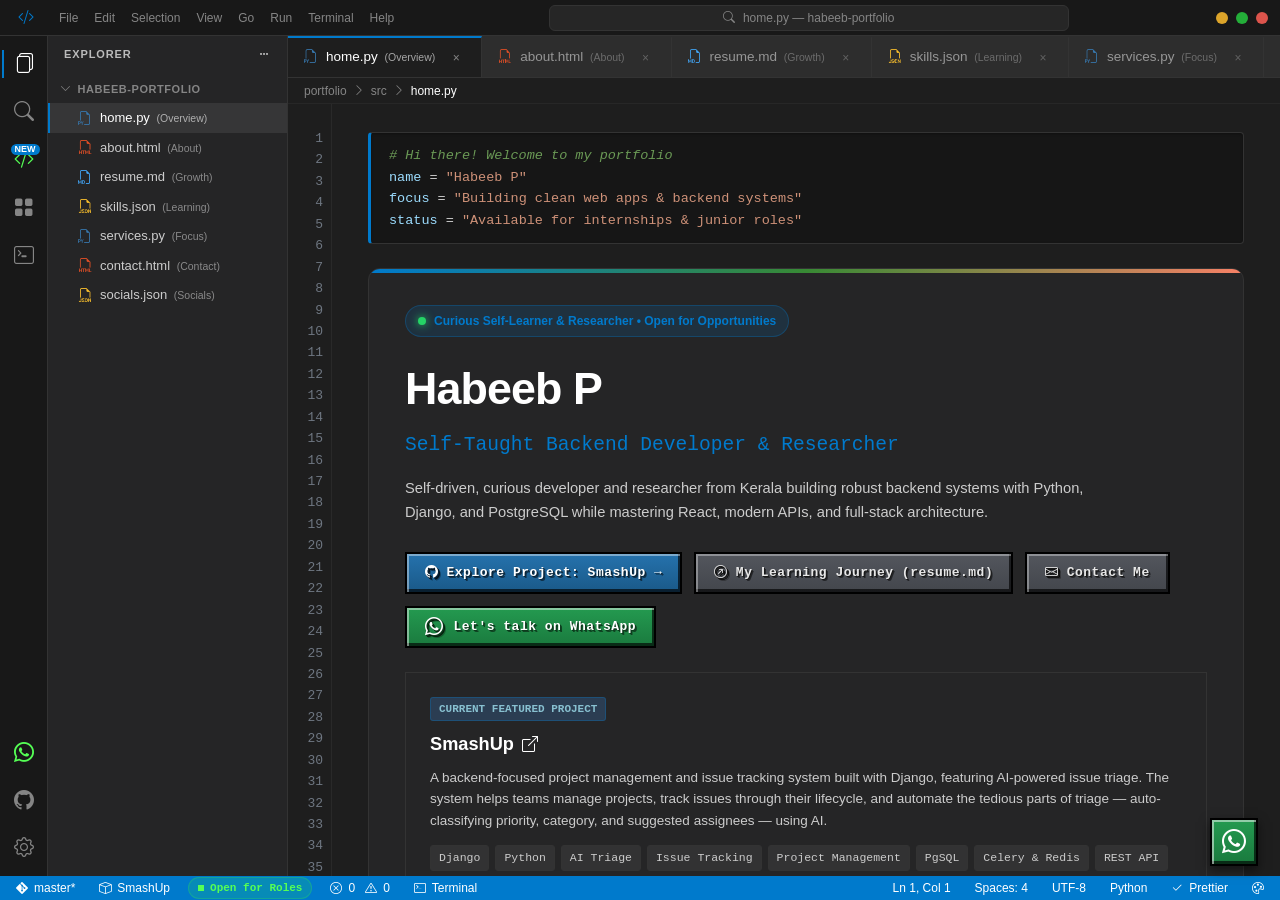
==== commit 19b88eb6: "minor issues" ====
--- a/index.html
+++ b/index.html
@@ -4,7 +4,7 @@
 <head>
   <meta charset="utf-8">
   <meta content="width=device-width, initial-scale=1.0" name="viewport">
-  <title>Habeeb P - Student & Backend-Focused Developer | VS Code Portfolio</title>
+  <title>Habeeb P - Backend-Focused Developer &amp; Curious Researcher | VS Code Portfolio</title>
   <meta name="description" content="Habeeb P is a full stack developer from Palakkad, Kerala specializing in Python, Django, React, PostgreSQL, Docker, Celery, Redis, and RabbitMQ.">
   <meta name="keywords" content="Habeeb, Habeeb P, full stack developer, Python Django developer, React developer, PostgreSQL, Redis, Celery, SmashUp, web developer Kerala, VS Code portfolio">
   <link rel="canonical" href="https://habeeiiyy.in/">
@@ -295,12 +295,12 @@
               <div class="hero-editor-card">
                 <div class="hero-badge">
                   <span class="status-dot"></span>
-                  <span>Student &amp; Continuous Learner &bull; Open for Junior/Intern Roles</span>
+                  <span>Curious Self-Learner &amp; Researcher &bull; Open for Opportunities</span>
                 </div>
                 <h1 class="hero-title">Habeeb P</h1>
-                <h2 class="hero-subtitle">Student &amp; Backend-Focused Developer</h2>
+                <h2 class="hero-subtitle">Self-Taught Backend Developer &amp; Researcher</h2>
                 <p class="hero-description">
-                  Student and self-driven developer from Kerala building backend systems with Python, Django, and PostgreSQL while mastering React, modern APIs, and full-stack architecture.
+                  Self-driven, curious developer and researcher from Kerala building robust backend systems with Python, Django, and PostgreSQL while mastering React, modern APIs, and full-stack architecture.
                 </p>
 
                 <div class="hero-actions">
--- a/assets/css/vscode-theme.css
+++ b/assets/css/vscode-theme.css
@@ -57,7 +57,7 @@
   --titlebar-h: 36px;
   --activitybar-w: 48px;
   --sidebar-w: 240px;
-  --tabsbar-h: 36px;
+  --tabsbar-h: 42px;
   --breadcrumbs-h: 26px;
   --statusbar-h: 24px;
 }
@@ -561,10 +561,10 @@
   display: flex;
   align-items: center;
   gap: 8px;
-  padding: 0 14px;
+  padding: 0 16px;
   background-color: var(--tab-inactive-bg);
   color: var(--tab-inactive-text);
-  font-size: 13px;
+  font-size: 13.5px;
   border-right: 1px solid var(--border-color);
   border-top: 2px solid transparent;
   cursor: pointer;
@@ -2129,6 +2129,17 @@
   .statusbar-right .hide-on-mobile {
     display: none;
   }
+  .statusbar-recruiter-pill {
+    display: none !important;
+  }
+  .vscode-tabs-bar {
+    height: 44px;
+    min-height: 44px;
+  }
+  .editor-tab {
+    padding: 0 16px;
+    font-size: 13.5px;
+  }
 }
 
 @media (max-width: 480px) {
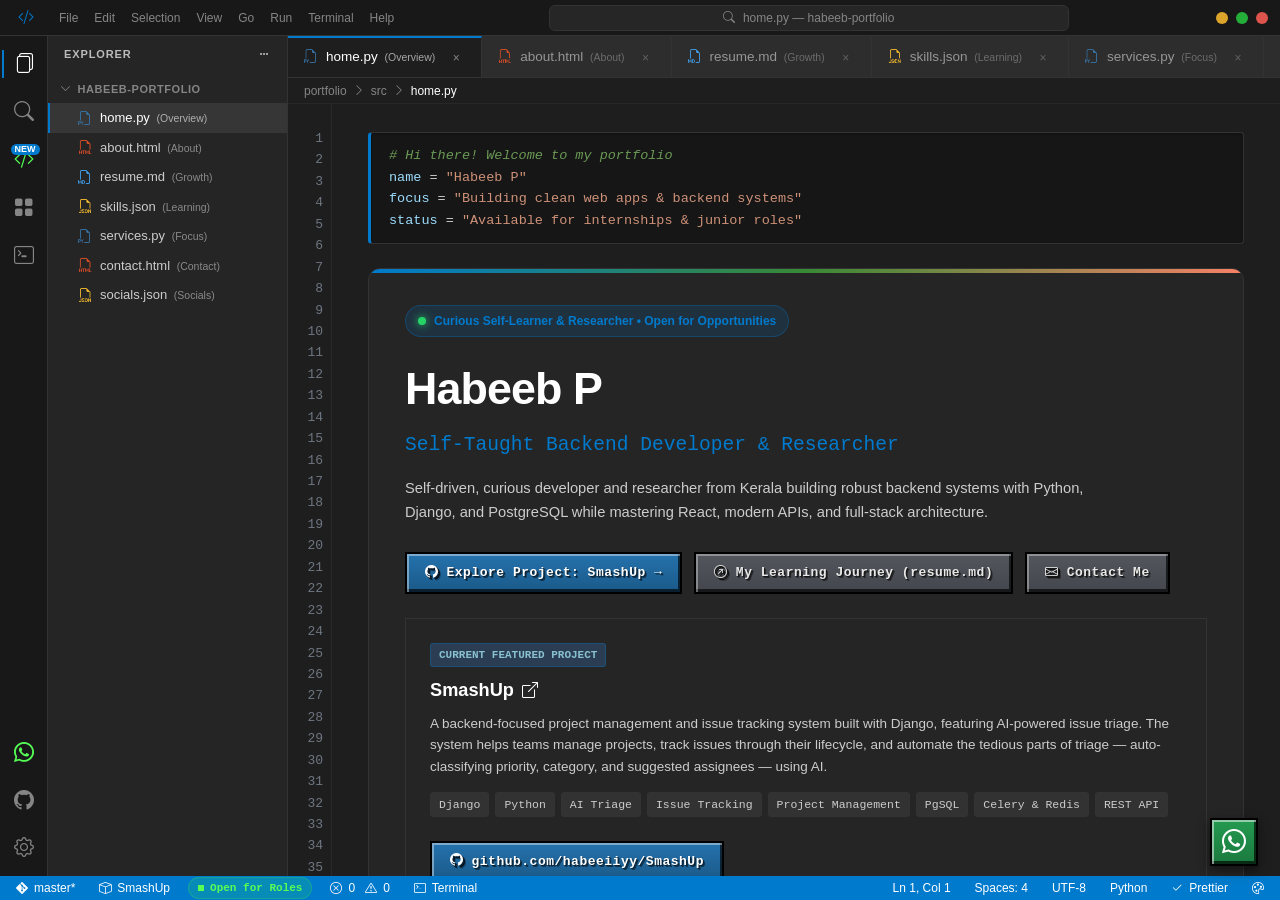
==== commit 64db3e0b: "minor issue" ====
--- a/index.html
+++ b/index.html
@@ -316,10 +316,6 @@
                     <i class="bi bi-envelope" aria-hidden="true"></i>
                     <span>Contact Me</span>
                   </a>
-                  <a href="https://wa.me/919497844660" target="_blank" rel="noopener noreferrer" class="btn-whatsapp-animated">
-                    <i class="bi bi-whatsapp wa-icon" aria-hidden="true"></i>
-                    <span>Let's talk on WhatsApp</span>
-                  </a>
                 </div>
 
                 <!-- Featured Ongoing Project Card: SmashUp -->
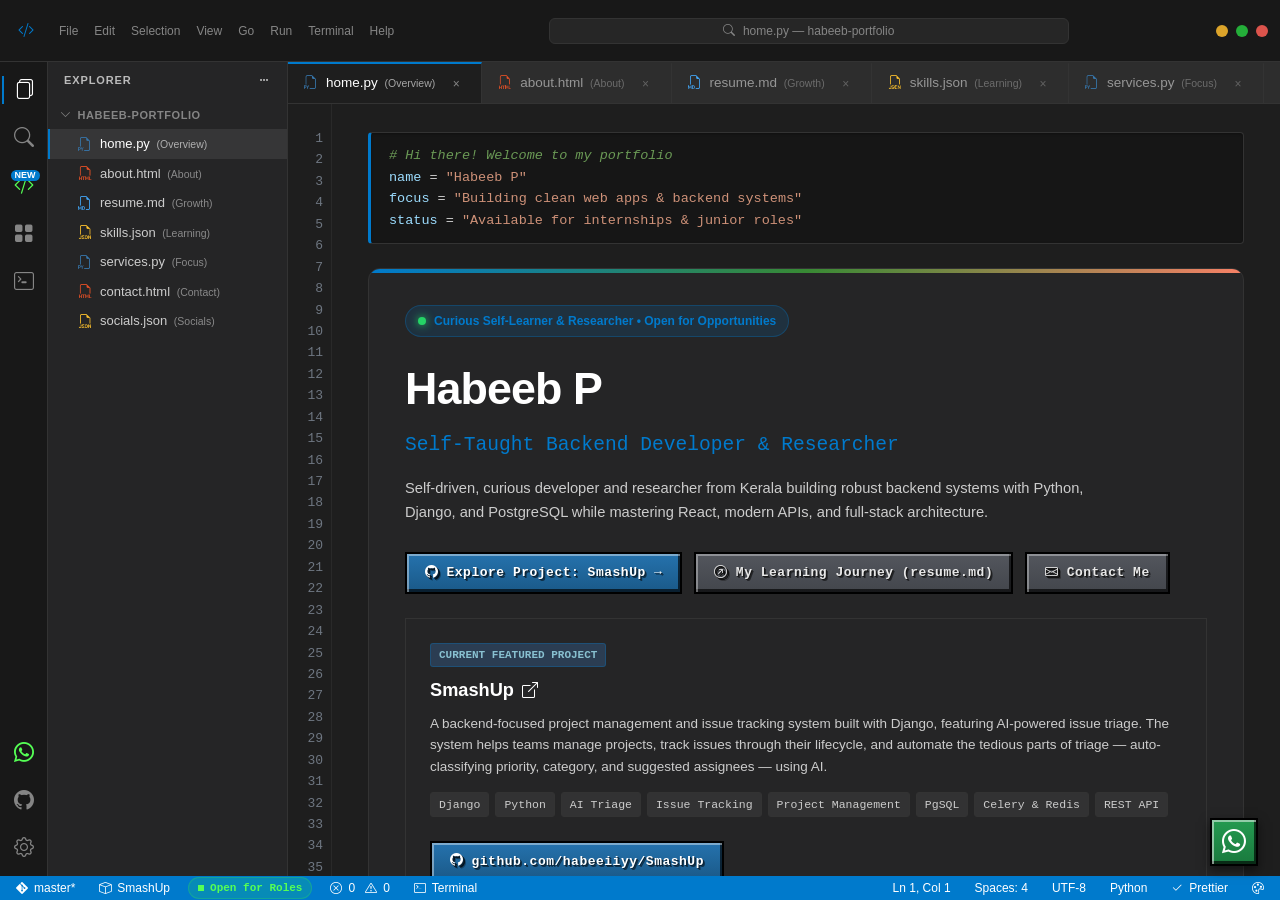
==== commit fdbe02cf: "ui issues" ====
--- a/index.html
+++ b/index.html
@@ -2,9 +2,18 @@
 <html lang="en">
 
 <head>
+  <!-- Google tag (gtag.js) -->
+  <script async src="https://www.googletagmanager.com/gtag/js?id=G-CX2B9TBY50"></script>
+  <script>
+    window.dataLayer = window.dataLayer || [];
+    function gtag(){dataLayer.push(arguments);}
+    gtag('js', new Date());
+
+    gtag('config', 'G-CX2B9TBY50');
+  </script>
   <meta charset="utf-8">
   <meta content="width=device-width, initial-scale=1.0" name="viewport">
-  <title>Habeeb P - Backend-Focused Developer &amp; Curious Researcher | VS Code Portfolio</title>
+  <title>Me, Basically</title>
   <meta name="description" content="Habeeb P is a full stack developer from Palakkad, Kerala specializing in Python, Django, React, PostgreSQL, Docker, Celery, Redis, and RabbitMQ.">
   <meta name="keywords" content="Habeeb, Habeeb P, full stack developer, Python Django developer, React developer, PostgreSQL, Redis, Celery, SmashUp, web developer Kerala, VS Code portfolio">
   <link rel="canonical" href="https://habeeiiyy.in/">
@@ -17,7 +26,7 @@
   <meta property="og:image" content="assets/img/pic1.jpg">
 
   <!-- Favicon -->
-  <link href="assets/img/fav.webp" rel="icon" type="image/webp">
+  <link href="assets/img/pic1.jpg" rel="icon" type="image/jpeg">
 
   <!-- Bootstrap Icons & VS Code Theme -->
   <link href="assets/vendor/bootstrap-icons/bootstrap-icons.min.css" rel="stylesheet">
@@ -206,15 +215,6 @@
             <span>socials.json <span class="tab-hint">(Socials)</span></span>
             <span class="tab-close" title="Close tab">&times;</span>
           </a>
-        </div>
-
-        <!-- Breadcrumbs Bar -->
-        <div class="vscode-breadcrumbs" aria-label="Breadcrumbs">
-          <span class="breadcrumb-segment">portfolio</span>
-          <i class="bi bi-chevron-right" aria-hidden="true"></i>
-          <span class="breadcrumb-segment">src</span>
-          <i class="bi bi-chevron-right" aria-hidden="true"></i>
-          <span class="breadcrumb-segment breadcrumb-active" id="breadcrumb-current-file">home.py</span>
         </div>
 
         <!-- Editor Body (Gutter + Scrollable Content) -->
--- a/assets/css/vscode-theme.css
+++ b/assets/css/vscode-theme.css
@@ -54,7 +54,7 @@
   --font-ui: -apple-system, BlinkMacSystemFont, "Segoe UI", Roboto, "Helvetica Neue", Arial, sans-serif;
 
   /* Sizing */
-  --titlebar-h: 36px;
+  --titlebar-h: 62px;
   --activitybar-w: 48px;
   --sidebar-w: 240px;
   --tabsbar-h: 42px;
